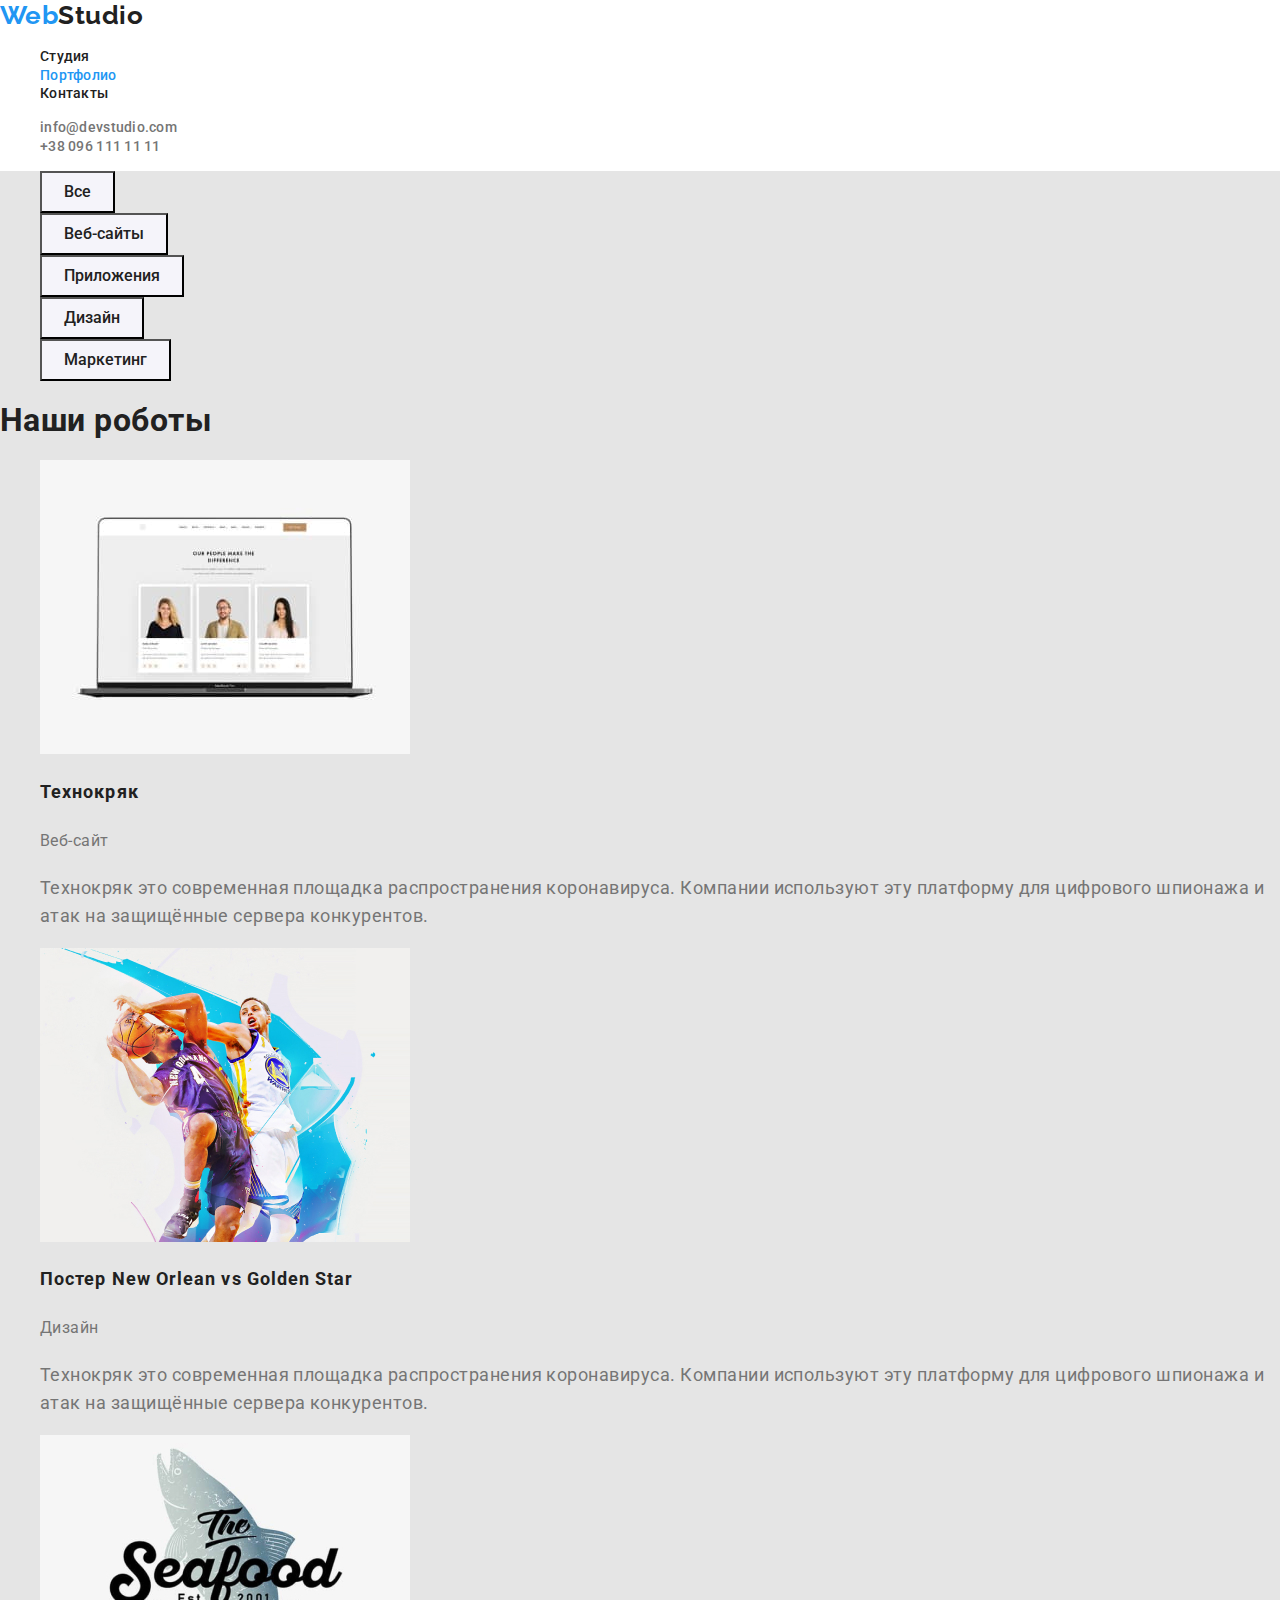
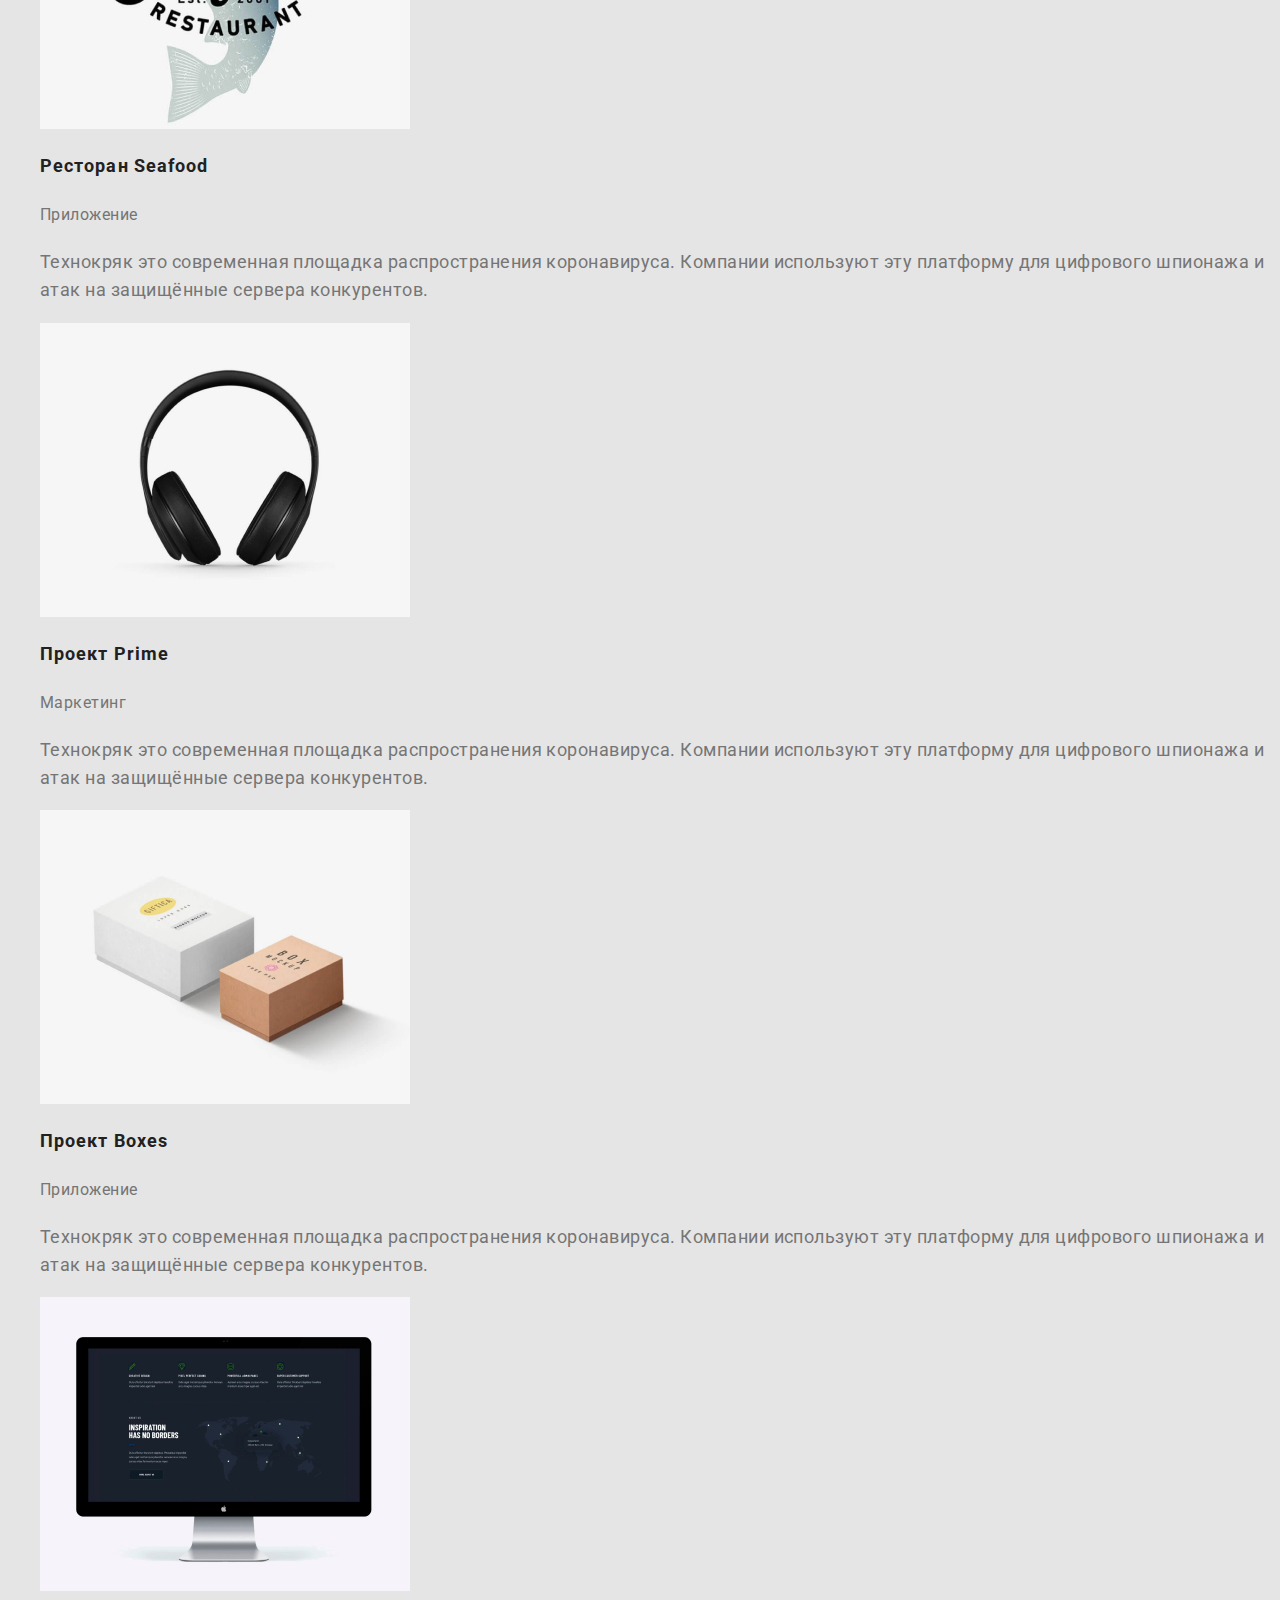
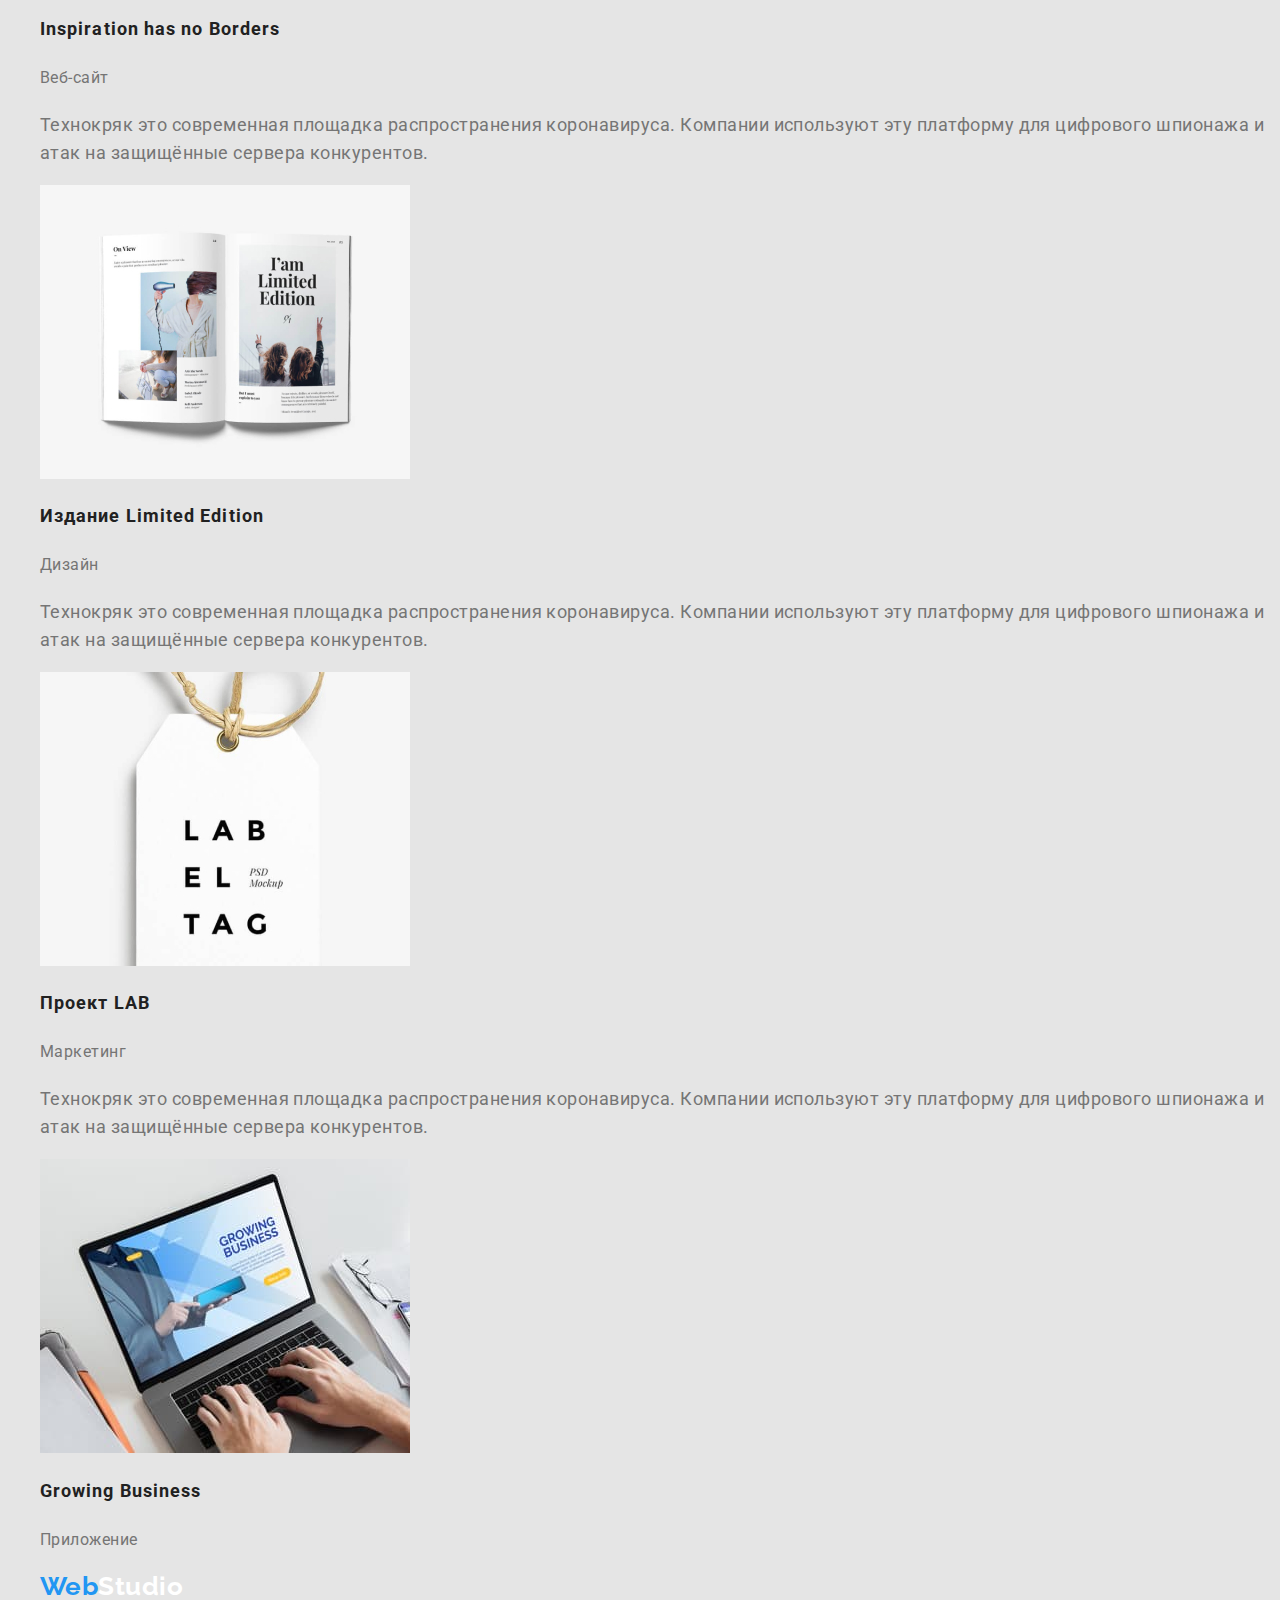
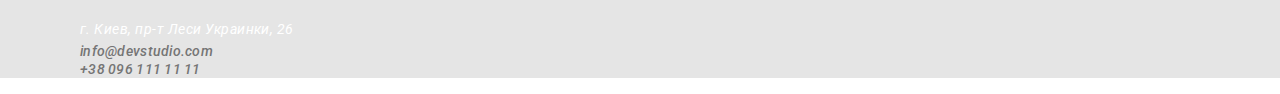
==== portfolio.html @ 897b5a13 "HW3 save" ====
<!DOCTYPE html>
<html lang="en">
<head>
    <meta charset="UTF-8">
    <meta http-equiv="X-UA-Compatible" content="IE=edge">
    <meta name="viewport" content="width=device-width, initial-scale=1.0">
    <title>portfolio</title>
    <link rel="preconnect" href="https://fonts.googleapis.com">
    <link rel="preconnect" href="https://fonts.gstatic.com" crossorigin>
    <link href="https://fonts.googleapis.com/css2?family=Raleway:wght@700&family=Roboto:wght@400;500;700;900&display=swap" rel="stylesheet">
    <link rel="stylesheet" href="https://cdnjs.cloudflare.com/ajax/libs/modern-normalize/1.1.0/modern-normalize.min.css">
    <link rel="stylesheet" href="./css/styles.css">

</head>
<body>

    <!-- шапка -->
    <header class="page-header">
        <nav>
            <a href="./index.html" class="logo">Web<span class="accent">Studio</span></a>
            <ul class="site-nav">
                <li><a href="./index.html" class="link">Студия</a></li>
                <li><a href="./portfolio.html" class="link current">Портфолио</a></li>
                <li><a href="" class="link">Контакты</a></li>
            </ul>
        </nav>
        <ul class="auth-nav">
            <li><a href="mail:info@devstudio.com" class="link">info@devstudio.com</a></li>
            <li><a href="nel:+380961111111" class="link">+38 096 111 11 11</a></li>
        </ul>
    </header>

    <!-- меню старницы -->
    <main>
        <div class="aspect">
            <div>
                <ul class="list">
                    <li class="element">
                        <button type="button" class="btn">Все</button>
                    </li>
                    <li class="element">
                        <button type="button" class="btn">Веб-сайты</button>
                    </li>
                    <li class="element">
                        <button type="button" class="btn">Приложения</button>
                    </li>
                    <li class="element">
                        <button type="button" class="btn">Дизайн</button>
                    </li>
                    <li class="element">
                        <button type="button" class="btn">Маркетинг</button>
                    </li>
                </ul>
            </div>
            <!-- основной контент -->
            <section>
                <h1>Наши роботы</h1>
                <ul class="container">
                    <li>
                        <a href="" class="block">
                            <img src="./imeges/img1.jpg" alt="img1" width="370">
                            <h2 class="product">Технокряк</h2>
                            <p class="project">Веб-сайт</p>
                            <p class="description">Технокряк это современная площадка распространения коронавируса. Компании используют эту платформу для цифрового шпионажа и атак на защищённые сервера конкурентов.</p>
                        </a>
                    </li>
                    <li>
                        <a href="" class="block">
                            <img src="./imeges/img2.jpg" alt="img2" width="370">
                            <h2 class="product">Постер New Orlean vs Golden Star</h2>
                            <p class="project">Дизайн</p>
                            <p class="description">Технокряк это современная площадка распространения коронавируса. Компании используют эту платформу для цифрового шпионажа и атак на защищённые сервера конкурентов.</p>
                        </a>
                    </li>
                    <li class="container">
                        <a href="" class="block">
                            <img src="./imeges/img3.jpg" alt="img3" width="370">
                            <h2 class="product">Ресторан Seafood</h2>
                            <p class="project">Приложение</p>
                            <p class="description">Технокряк это современная площадка распространения коронавируса. Компании используют эту платформу для цифрового шпионажа и атак на защищённые сервера конкурентов.</p>
                        </a>
                    </li>
                    <li>
                        <a href="" class="block">
                            <img src="./imeges/img4.jpg" alt="img4" width="370">
                            <h2 class="product">Проект Prime</h2>
                            <p class="project">Маркетинг</p>
                            <p class="description">Технокряк это современная площадка распространения коронавируса. Компании используют эту платформу для цифрового шпионажа и атак на защищённые сервера конкурентов.</p>
                        </a>
                    </li>
                    <li>
                        <a href="" class="block">
                            <img src="./imeges/img5.jpg" alt="img5" width="370">
                            <h2 class="product">Проект Boxes</h2>
                            <p class="project">Приложение</p>
                            <p class="description">Технокряк это современная площадка распространения коронавируса. Компании используют эту платформу для цифрового шпионажа и атак на защищённые сервера конкурентов.</p>
                        </a>
                    </li>
                    <li>
                        <a href="" class="block">
                            <img src="./imeges/img6.jpg" alt="img6" width="370">
                            <h2 class="product">Inspiration has no Borders</h2>
                            <p class="project">Веб-сайт</p>
                            <p class="description">Технокряк это современная площадка распространения коронавируса. Компании используют эту платформу для цифрового шпионажа и атак на защищённые сервера конкурентов.</p>
                        </a>
                    </li>
                    <li>
                        <a href="" class="block">
                            <img src="./imeges/img7.jpg" alt="img7" width="370">
                            <h2 class="product">Издание Limited Edition</h2>
                            <p class="project">Дизайн</p>
                            <p class="description">Технокряк это современная площадка распространения коронавируса. Компании используют эту платформу для цифрового шпионажа и атак на защищённые сервера конкурентов.</p>
                        </a>
                    </li>    
                    <li>
                        <a href="" class="block">
                            <img src="./imeges/img8.jpg" alt="img8" width="370">
                            <h2 class="product">Проект LAB</h2>
                            <p class="project">Маркетинг</p>
                            <p class="description">Технокряк это современная площадка распространения коронавируса. Компании используют эту платформу для цифрового шпионажа и атак на защищённые сервера конкурентов.</p>
                        </a>
                    </li>
                    <li>
                        <a href="" class="block">
                            <img src="./imeges/img9.jpg" alt="img9" width="370">
                            <h2 class="product">Growing Business</h2>
                            <p class="project">Приложение</p>
                            <p class="description>Технокряк это современная площадка распространения коронавируса. Компании используют эту платформу для цифрового шпионажа и атак на защищённые сервера конкурентов.</p>
                        </a>
                    </li>
                </ul>
            </section>
        </div>
    </main>

    <!-- подвал -->
    <footer>
        <div class="background-footer">
            <a href="./index.html" class="logo">Web<span class="accent-footer">Studio</span></a>
            <address>
                <div></div>
                    <ul class="auth-nav">
                        <li class="address">г. Киев, пр-т Леси Украинки, 26</li>
                        <li><a href="mail:info@devstudio.com" class="link">info@devstudio.com</a></li>
                        <li><a href="nel:+380961111111" class="link">+38 096 111 11 11</a></li>
                    </ul>
            </address>
        </div>
    </footer>

</body>
</html>
---- css/styles.css ----
/* главный заголовок color: #FFFFFF; */
/* цвет заголовка H2  color: #212121; */
/* цвет текста color: #757575; */
/* цвет акцента color: #2196F3; */
/* вторичный цвет фона background: #F5F4FA */
/* первичный цвет фона background: #FFFFFF; */

/* var - variables - переменная */
/* a, button - color: inherit; 
- наследуй цвет шрифта от родителя */
/* :hover, :focus - псевдокласы */

/* CSS-переменные */
:root {
    --primery-text-color:#212121;
    --title-text-color: #757575;
    --accent-color: #2196F3;
    --primery-white-color: #ffffff;
}

/* index.html */
/* body селектор, специфика - 1 */
body {
    font-family: 'Roboto', sans-serif;
    color: var(--title-text-color);
    
    letter-spacing: 0.03em;
}

/* шапка сайта */
/* .logo селектор класса, специфика - 10 */
.logo {
    font-family: 'Raleway', sans-serif;
    color: var(--accent-color);
    text-decoration: none;

    font-weight: 700;
    font-size: 26px;
    line-height: 1.2;
}

.page-header {
    background-color: var(--primery-white-color)
}

.accent {
    color: var(--primery-text-color);
    
    font-size: 26px;
}

.accent-footer {
    color: var(--primery-white-color);
}

/* убралт маркер у списка */
ul {
    list-style: none;
}
/* 
.site-nav a {
    color: #212121;
} */

/* .site-nav :hover {
    color: var(--accent-color);
} */

/* site-nav */
/* селектор класса, специфика - 20 */
.site-nav .link {
    color: var(--primery-text-color);
    /* убрали нижнее подчеркивание */
    text-decoration: none;

    font-weight: 500;
    font-size: 14px;
    line-height: 1.14;
    letter-spacing: 0.02em;
}
/* селектор класса, специфика - 30 */
/* :hover - эфект при навидени шыши */
/* :focus - эфект фокусировки, 
когда нажал и держишь или ТАБ */
.site-nav .link:hover,
.site-nav .link:focus {
    color: var(--accent-color);
}

.site-nav .link.current {
    color: var(--accent-color);
}


/* auth-nav */

.auth-nav .link {
    color: var(--title-text-color);
    text-decoration: none;

    font-weight: 500;
    font-size: 14px;
    line-height: 1.14;
    letter-spacing: 0.02em;
}

.auth-nav .link:hover,
.auth-nav .link:focus {
    color: #2196F3;
}

/* первая секция hero */

.hero-title {
    color: #ffffff;
    font-size: 44px;
}

.background-hero {
   background-color: #2F303A;

    font-weight: 900;
    font-size: 44px;
    line-height: 1.36;
    text-align: center;
    letter-spacing: 0.06em;
    text-transform: uppercase;
}

.background-footer {
    background-color: #2F303A;
}

/* наши возможности */

.appearance {
    background-color: #E5E5E5;
}

/* наша команда */

.backdrop {
    background-color: #F5F4FA;
}

/* чем мы занимаемся */

.section-title {
    color: var(--primery-text-color);

    font-weight: 700;
    font-size: 36px;
    line-height: 1.16;
    text-align: center;
}

.feature-list .title {
    color: var(--primery-text-color);
}


/* button */

.hero .button {
    color: var(--primery-white-color);
    background-color: var(--accent-color);
    cursor: pointer;

    font-family: 'Roboto', sans-serif;
    font-weight: 700;
    font-size: 16px;
    line-height: 1.87;
    text-align: center;
    letter-spacing: 0.06em;
    padding: 10px 32px;
}

/* наши возможности */

.title {
    font-weight: 700;
    font-size: 14px;
    line-height: 1.14;
    letter-spacing: 0.03em;
    text-transform: uppercase;
}

.text {
    font-weight: 400;
    font-size: 14px;
    line-height: 1.7;
}

.section-title {
    font-weight: 700;
    font-size: 36px;
    line-height: 1.16;
    text-align: center;
}

.name {
    color: var(--primery-text-color);
    
    font-weight: 500;
    font-size: 16px;
    line-height: 1.8;
}

.profession {
    color: var(--title-text-color);

    font-size: 16px;
    line-height: 1.8;
}

/* .auth-nav .address {
} */

.auth-nav .contacts-link {
    color: rgba(255, 255, 255, 0.6);
    text-decoration: none;

    font-size: 14px;
    line-height: 1.7;
}

.auth-nav .contacts-link:hover,
.auth-nav .contacts-link:focus {
    color: var(--accent-color);
}

/* portfolio.html */

body {
    font-family: 'Roboto', sans-serif;
    color: Var(--primery-text-color); 
    letter-spacing: 0.03em;
}

/* шапка */

.page-header{
    background-color: var(--primery-white-color);
}

/* меню старницы */

.aspect {
    background-color: #E5E5E5;
}

.title {
    color: var(--primery-text-color);
    font-size: 18px;
}

.btn {
    font-family: 'Roboto', sans-serif;
    color: var(--primery-text-color);
    background-color: #F5F4FA;
    cursor: pointer;

    font-weight: 500;
    font-size: 16px;
    line-height: 1.62;
    padding: 6px 22px;
}

.element .btn:hover,
.element .btn:focus {
    color: var(--primery-white-color);
    background-color: var(--accent-color);
}

/* основной контент */

.block {
    text-decoration: none;
}

.container h2 {
    color: var(--primery-text-color);

}

.container p {
    color: var(--title-text-color);
}

.product {
    font-weight: 700;
    font-size: 18px;
    line-height: 2.0;
    letter-spacing: 0.06em;
}

.project {
    font-weight: 400;
    font-size: 16px;
    line-height: 1.87;
}

.description {
    font-weight: 400;
    font-size: 18px;
    line-height: 1.56;
}

.address {
    color: var(--primery-white-color);

    font-size: 14px;
    line-height: 1.7;
}

.link {
    color: rgba(255, 255, 255, 0.6);
    font-size: 14px;
}
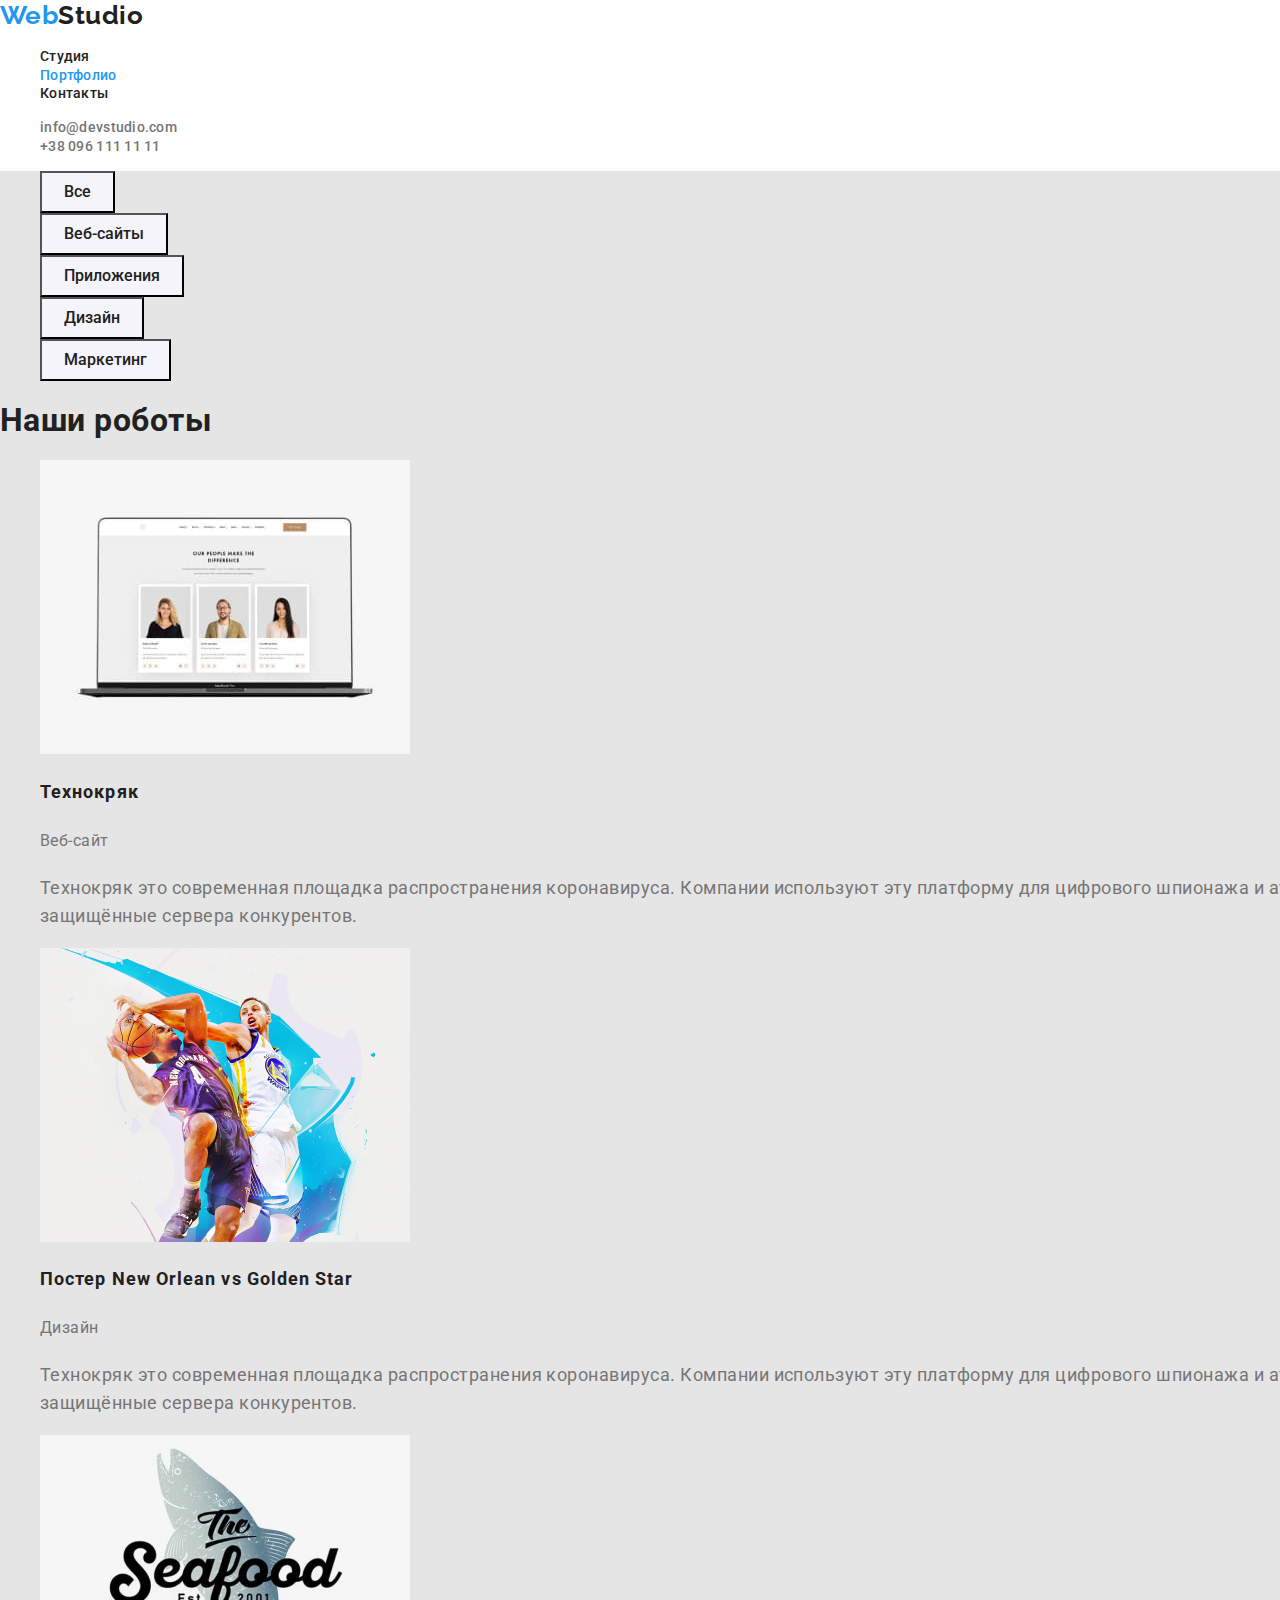
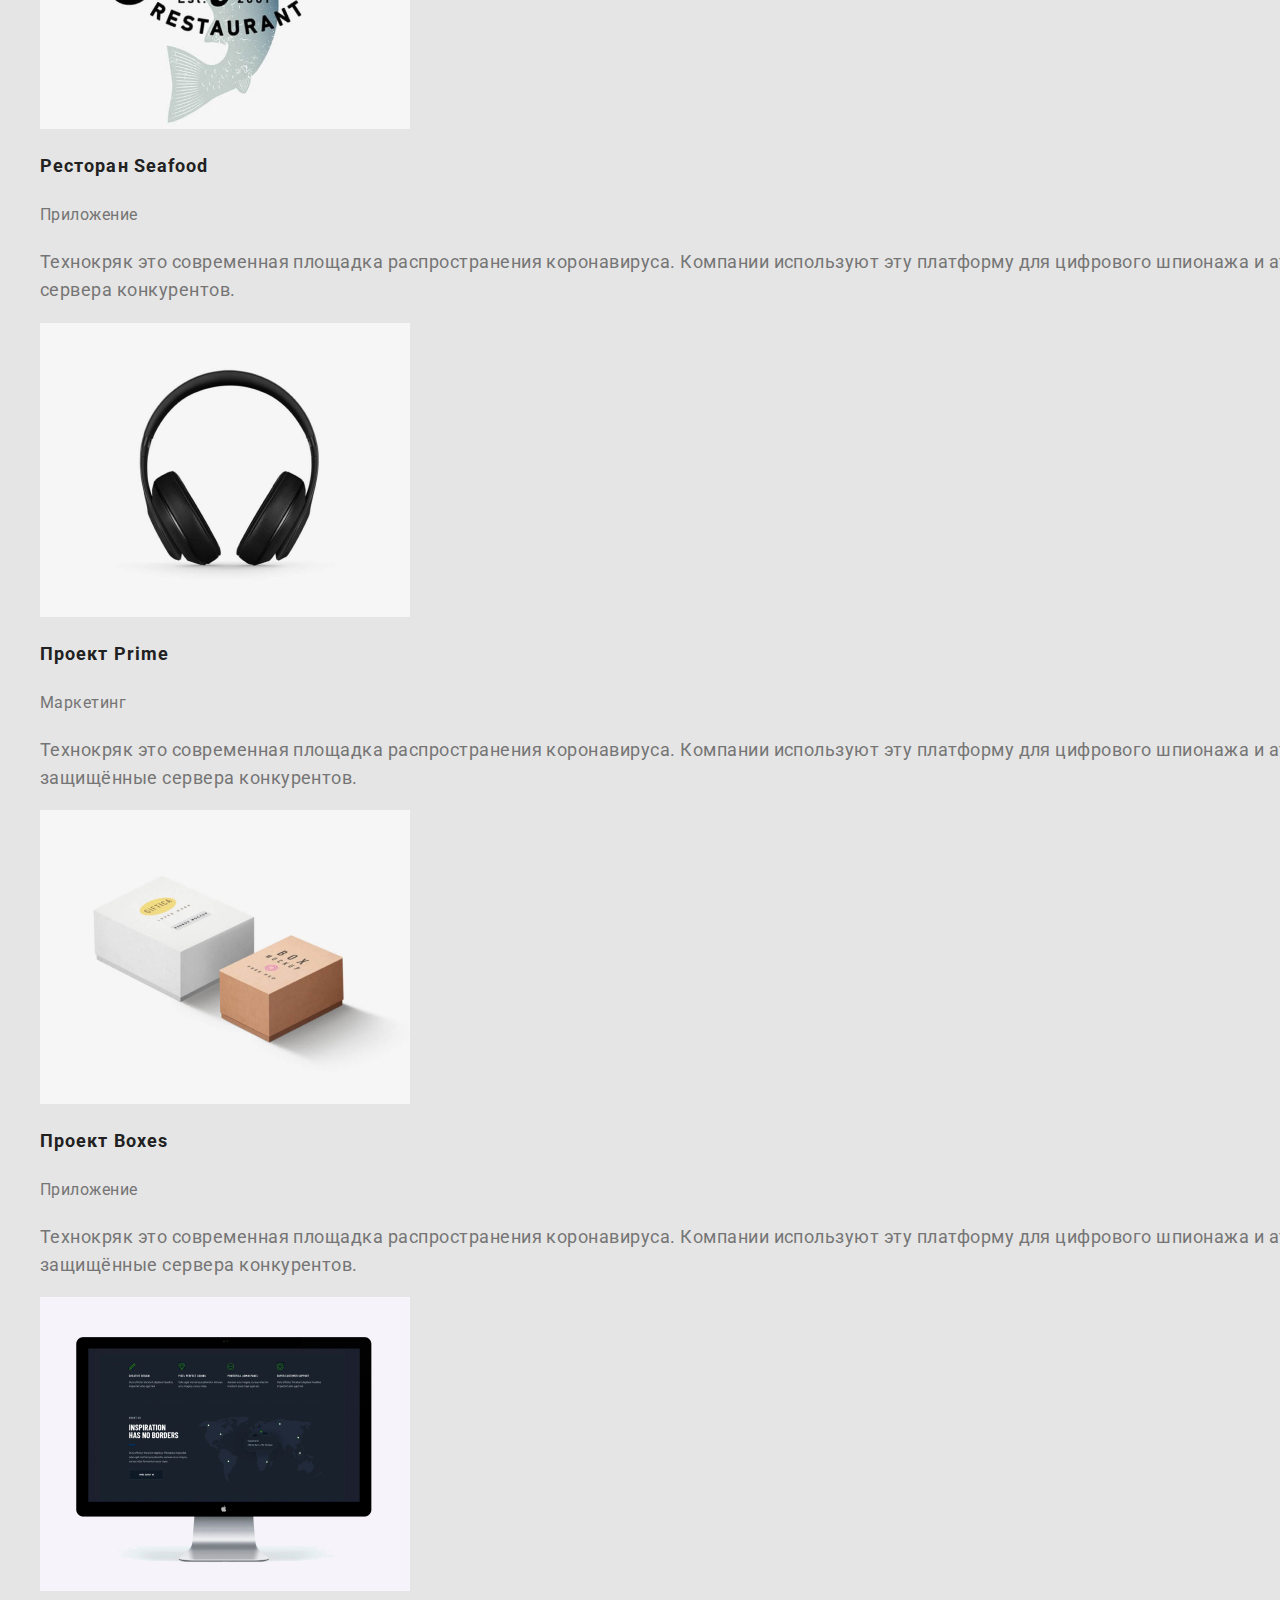
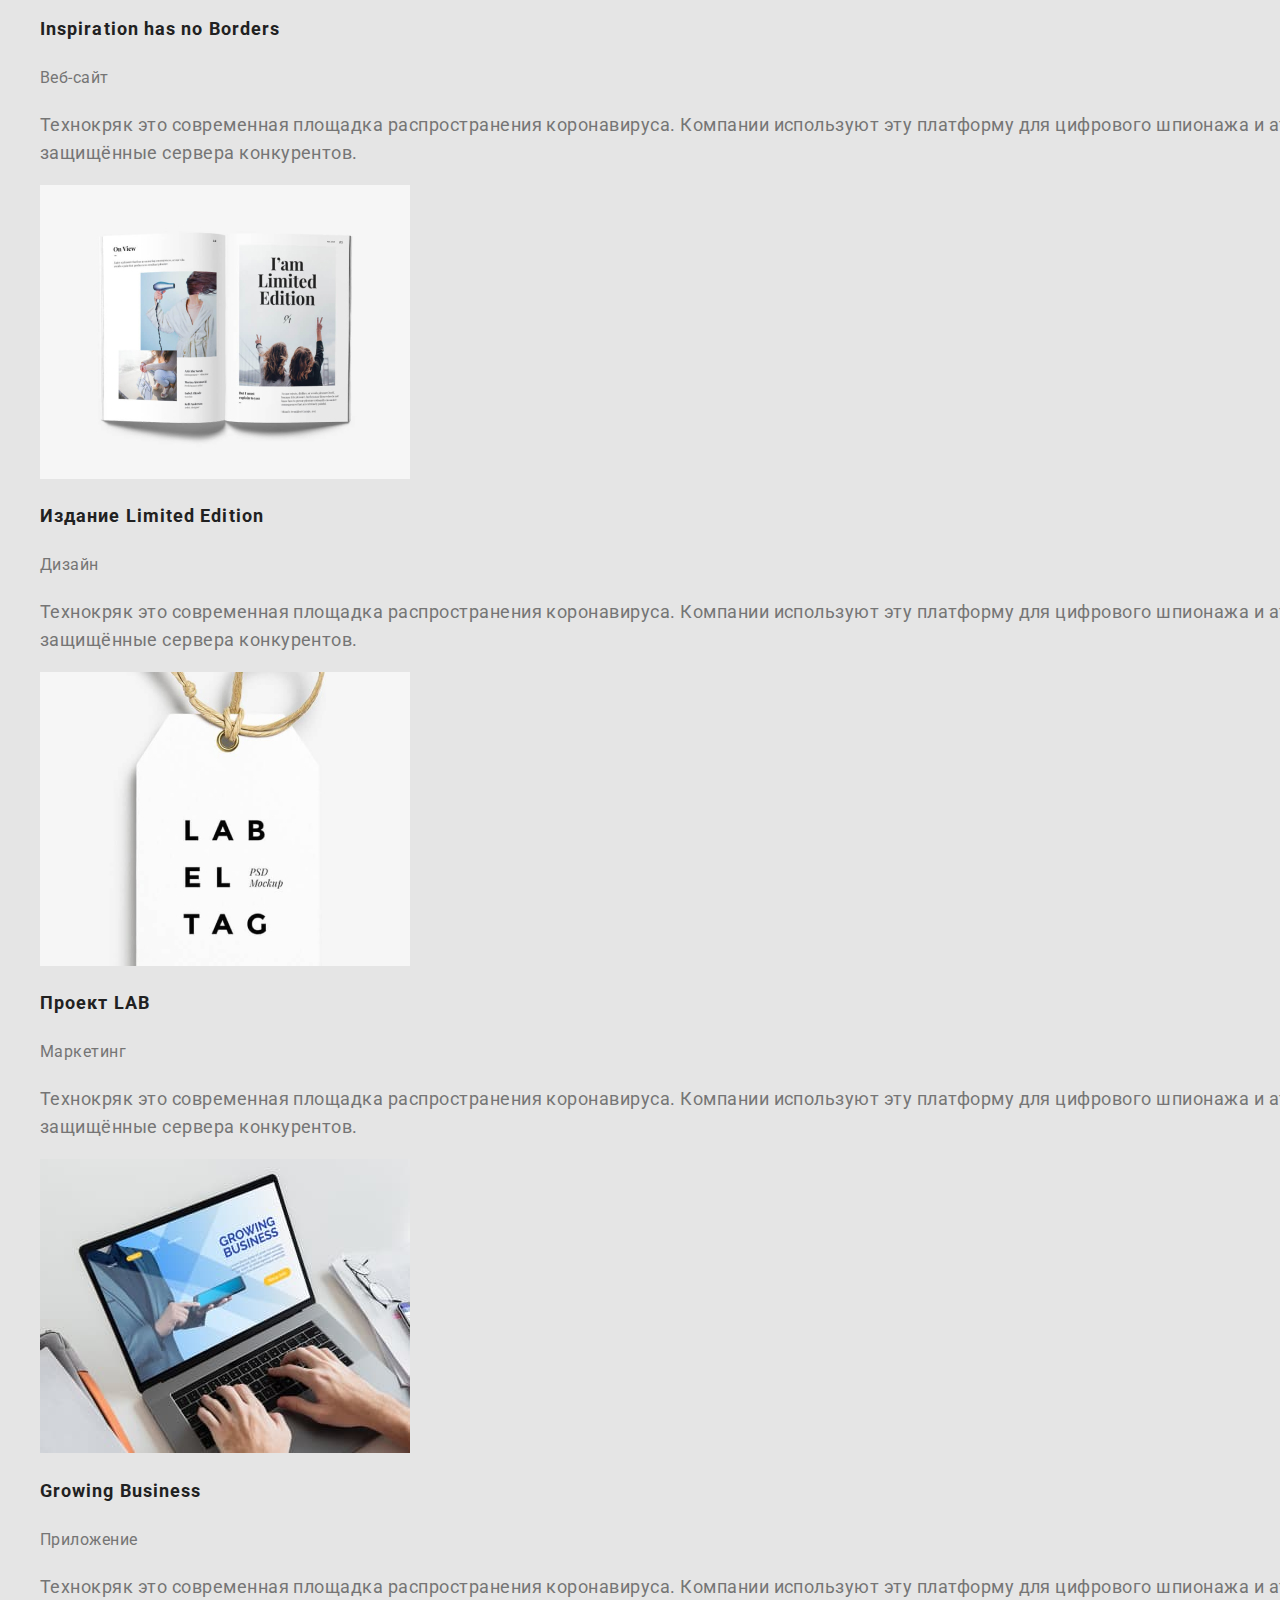
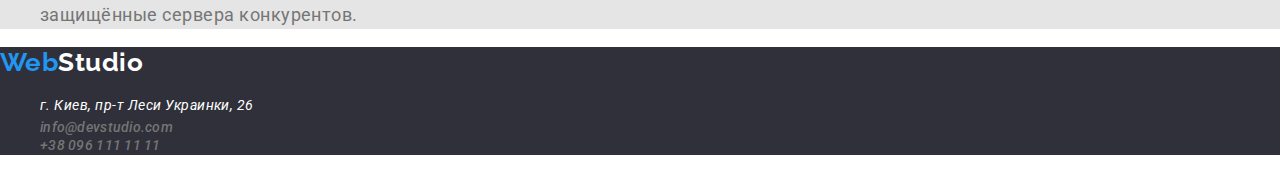
==== commit 692efb29: "HW3" ====
--- a/portfolio.html
+++ b/portfolio.html
@@ -9,22 +9,22 @@
     <link rel="preconnect" href="https://fonts.gstatic.com" crossorigin>
     <link href="https://fonts.googleapis.com/css2?family=Raleway:wght@700&family=Roboto:wght@400;500;700;900&display=swap" rel="stylesheet">
     <link rel="stylesheet" href="https://cdnjs.cloudflare.com/ajax/libs/modern-normalize/1.1.0/modern-normalize.min.css">
-    <link rel="stylesheet" href="./css/styles.css">
+    <link rel="stylesheet" href="./css/portfolio.css">
 
 </head>
 <body>
 
     <!-- шапка -->
-    <header class="page-header">
-        <nav>
+    <header class="header-portfolio">
+        <nav class="container">
             <a href="./index.html" class="logo">Web<span class="accent">Studio</span></a>
-            <ul class="site-nav">
+            <ul class="sitenav-portfolio">
                 <li><a href="./index.html" class="link">Студия</a></li>
                 <li><a href="./portfolio.html" class="link current">Портфолио</a></li>
                 <li><a href="" class="link">Контакты</a></li>
             </ul>
         </nav>
-        <ul class="auth-nav">
+        <ul class="authnav-portfolio">
             <li><a href="mail:info@devstudio.com" class="link">info@devstudio.com</a></li>
             <li><a href="nel:+380961111111" class="link">+38 096 111 11 11</a></li>
         </ul>
@@ -125,7 +125,7 @@
                             <img src="./imeges/img9.jpg" alt="img9" width="370">
                             <h2 class="product">Growing Business</h2>
                             <p class="project">Приложение</p>
-                            <p class="description>Технокряк это современная площадка распространения коронавируса. Компании используют эту платформу для цифрового шпионажа и атак на защищённые сервера конкурентов.</p>
+                            <p class="description">Технокряк это современная площадка распространения коронавируса. Компании используют эту платформу для цифрового шпионажа и атак на защищённые сервера конкурентов.</p>
                         </a>
                     </li>
                 </ul>
@@ -135,11 +135,11 @@
 
     <!-- подвал -->
     <footer>
-        <div class="background-footer">
+        <div class="bf-portfolio">
             <a href="./index.html" class="logo">Web<span class="accent-footer">Studio</span></a>
             <address>
                 <div></div>
-                    <ul class="auth-nav">
+                    <ul class="authnav-portfolio">
                         <li class="address">г. Киев, пр-т Леси Украинки, 26</li>
                         <li><a href="mail:info@devstudio.com" class="link">info@devstudio.com</a></li>
                         <li><a href="nel:+380961111111" class="link">+38 096 111 11 11</a></li>
--- a/css/portfolio.css
+++ b/css/portfolio.css
@@ -0,0 +1,199 @@
+
+/* главный заголовок color: #FFFFFF; */
+/* цвет заголовка H2  color: #212121; */
+/* цвет текста color: #757575; */
+/* цвет акцента color: #2196F3; */
+/* вторичный цвет фона background: #F5F4FA */
+/* первичный цвет фона background: #FFFFFF; */
+
+/* var - variables - переменная */
+/* a, button - color: inherit; 
+- наследуй цвет шрифта от родителя */
+/* :hover, :focus - псевдокласы */
+
+/* CSS-переменные */
+:root {
+    --primery-text-color:#212121;
+    --title-text-color: #757575;
+    --accent-color: #2196F3;
+    --primery-white-color: #ffffff;
+}
+
+body {
+    font-family: 'Roboto', sans-serif;
+    color: Var(--primery-text-color); 
+    letter-spacing: 0.03em;
+}
+
+/* шапка */
+
+.header-portfolio{
+    background-color: var(--primery-white-color);
+}
+
+.container {
+    margin-left: auto;
+    margin-right: auto;
+    width: 1440px;
+    /* outline: 2px solid tomato; */
+}
+
+.logo {
+    font-family: 'Raleway', sans-serif;
+    color: var(--accent-color);
+    text-decoration: none;
+
+    font-weight: 700;
+    font-size: 26px;
+    line-height: 1.2;
+}
+
+.accent {
+    color: var(--primery-text-color);
+    
+    font-size: 26px;
+}
+
+/* убралт маркер у списка */
+ul {
+    list-style: none;
+}
+
+/* sitenav-portfolio */
+
+.sitenav-portfolio .link {
+    color: var(--primery-text-color);
+    /* убрали нижнее подчеркивание */
+    text-decoration: none;
+
+    font-weight: 500;
+    font-size: 14px;
+    line-height: 1.14;
+    letter-spacing: 0.02em;
+}
+
+/* селектор класса, специфика - 30 */
+/* :hover - эфект при навидени mыши */
+/* :focus - эфект фокусировки, 
+когда нажал и держишь или ТАБ */
+.sitenav-portfolio .link:hover,
+.sitenav-portfolio .link:focus {
+    color: var(--accent-color);
+}
+
+.sitenav-portfolio .link.current {
+    color: var(--accent-color);
+}
+
+/* authnav-portfolio */
+
+.authnav-portfolio .link {
+    color: var(--title-text-color);
+    text-decoration: none;
+
+    font-weight: 500;
+    font-size: 14px;
+    line-height: 1.14;
+    letter-spacing: 0.02em;
+}
+
+.authnav-portfolio .link:hover,
+.authnav-portfolio .link:focus {
+    color: #2196F3;
+}
+
+/* меню старницы */
+
+.aspect {
+    background-color: #E5E5E5;
+}
+
+.title {
+    color: var(--primery-text-color);
+    font-size: 18px;
+}
+
+.btn {
+    font-family: 'Roboto', sans-serif;
+    color: var(--primery-text-color);
+    background-color: #F5F4FA;
+    cursor: pointer;
+
+    font-weight: 500;
+    font-size: 16px;
+    line-height: 1.62;
+    padding: 6px 22px;
+}
+
+.element .btn:hover,
+.element .btn:focus {
+    color: var(--primery-white-color);
+    background-color: var(--accent-color);
+}
+
+/* основной контент */
+
+.block {
+    text-decoration: none;
+}
+
+.container h2 {
+    color: var(--primery-text-color);
+
+}
+
+.container p {
+    color: var(--title-text-color);
+}
+
+.product {
+    font-weight: 700;
+    font-size: 18px;
+    line-height: 2.0;
+    letter-spacing: 0.06em;
+}
+
+.project {
+    font-weight: 400;
+    font-size: 16px;
+    line-height: 1.87;
+}
+
+.description {
+    font-weight: 400;
+    font-size: 18px;
+    line-height: 1.56;
+}
+
+.bf-portfolio {
+    background-color: #2F303A;
+}
+
+.accent-footer {
+    color: var(--primery-white-color);
+}
+
+.authnav-portfolio .contacts-link {
+    color: rgba(255, 255, 255, 0.6);
+    text-decoration: none;
+
+    font-size: 14px;
+    line-height: 1.7;
+}
+
+.authnav-portfolio .contacts-link:hover,
+.authnav-portfolio .contacts-link:focus {
+    color: var(--accent-color);
+}
+
+.address {
+    color: var(--primery-white-color);
+
+    font-size: 14px;
+    line-height: 1.7;
+}
+
+.link {
+    color: rgba(255, 255, 255, 0.6);
+    font-size: 14px;
+}
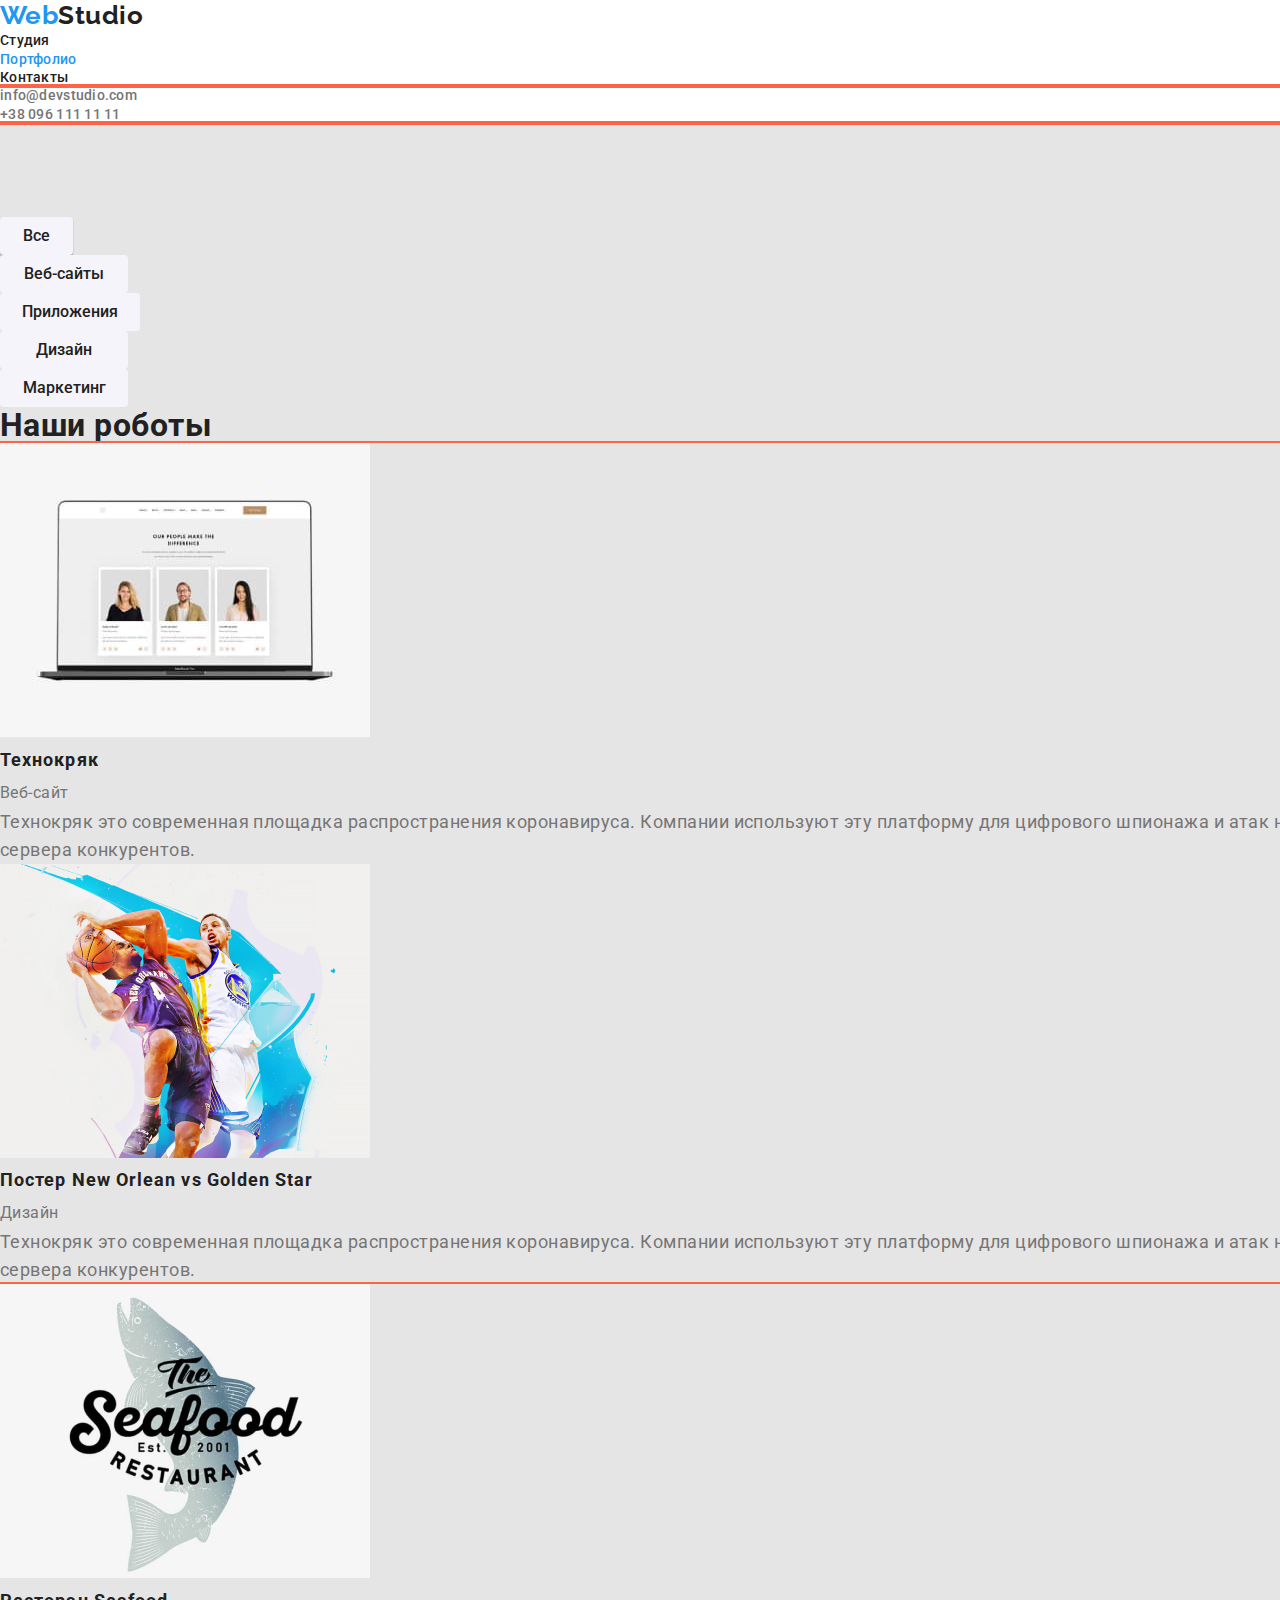
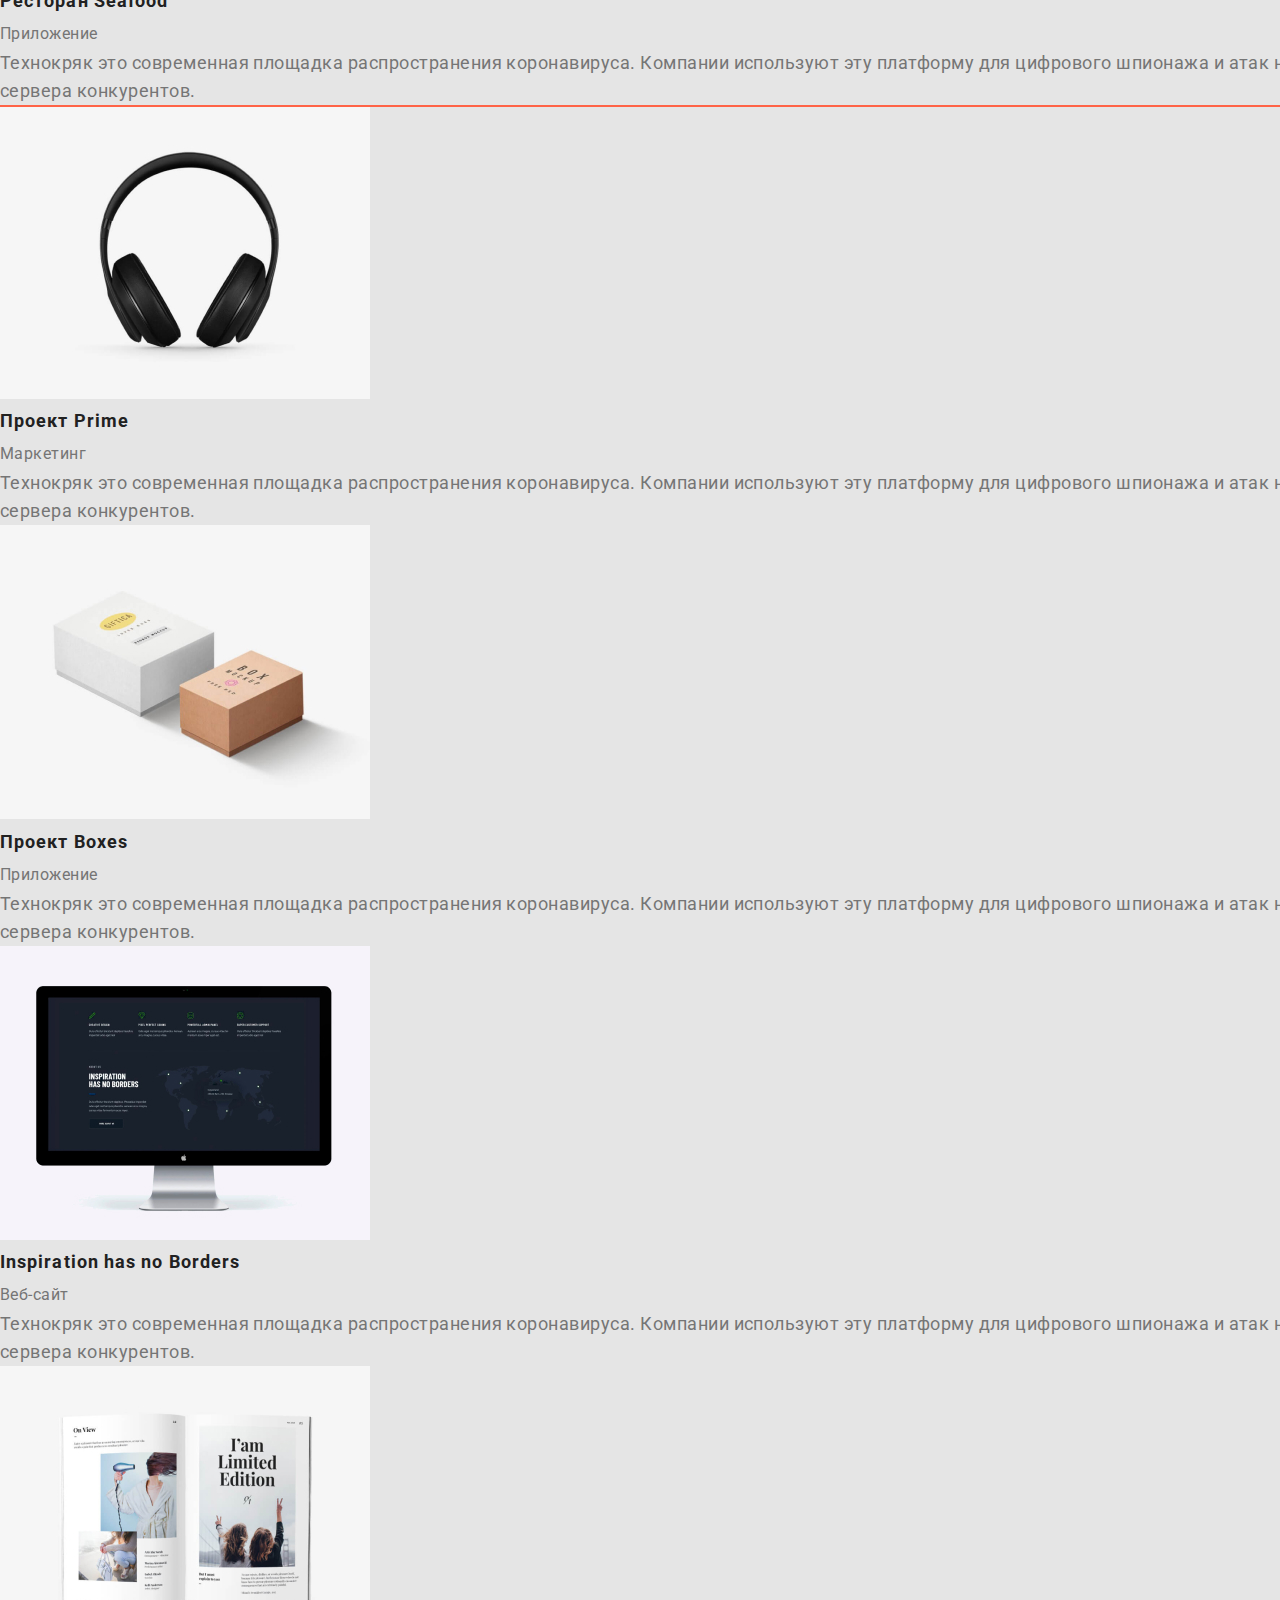
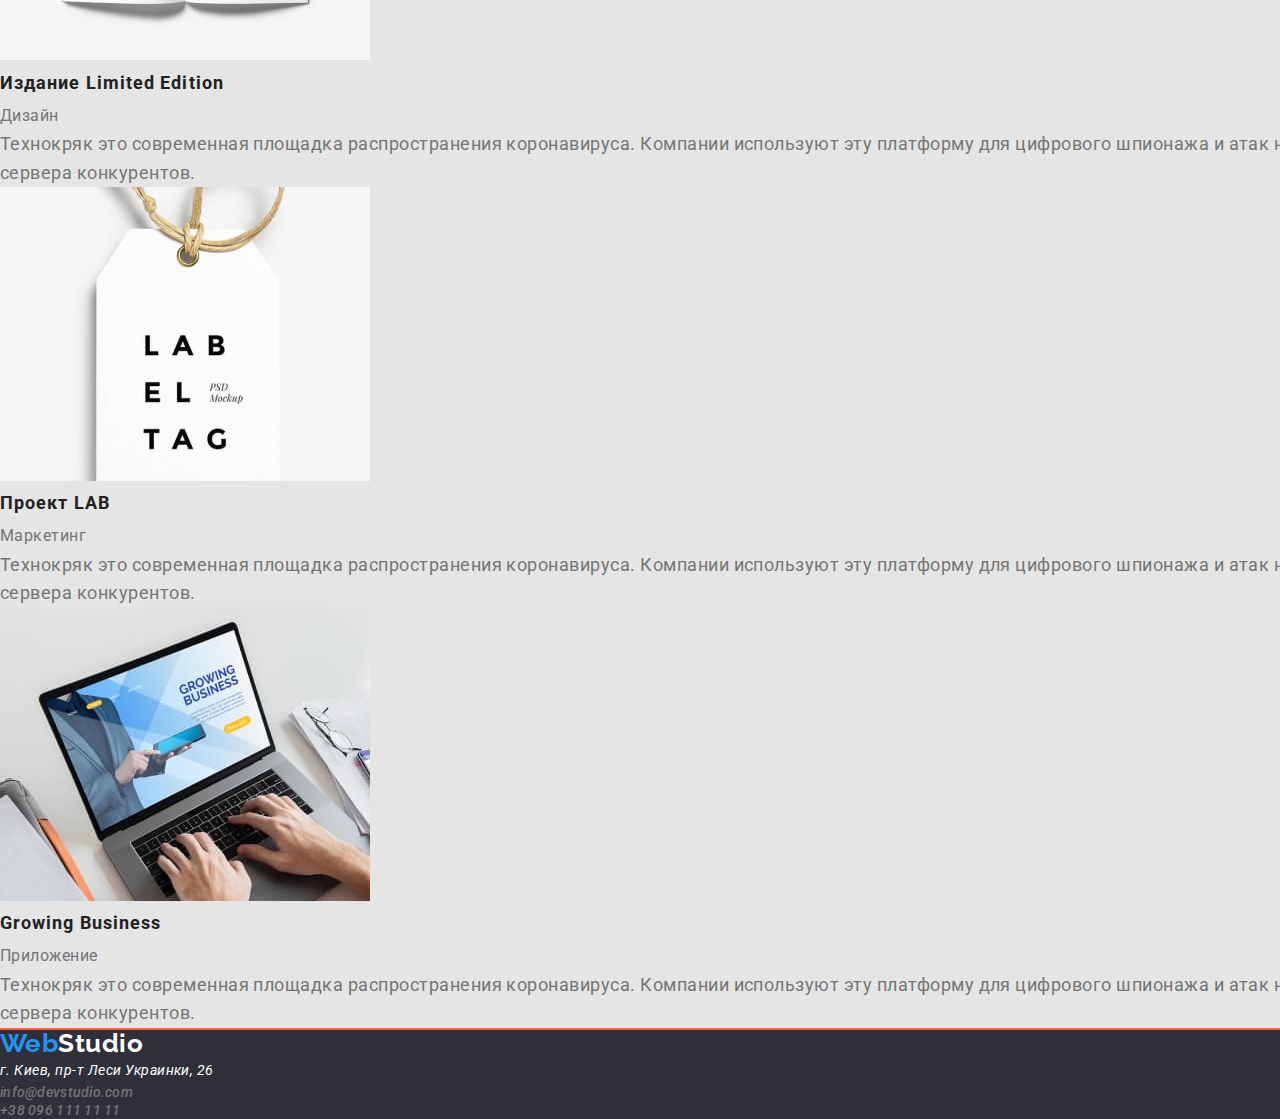
==== commit bdf8df13: "HW3" ====
--- a/portfolio.html
+++ b/portfolio.html
@@ -24,31 +24,33 @@
                 <li><a href="" class="link">Контакты</a></li>
             </ul>
         </nav>
-        <ul class="authnav-portfolio">
-            <li><a href="mail:info@devstudio.com" class="link">info@devstudio.com</a></li>
-            <li><a href="nel:+380961111111" class="link">+38 096 111 11 11</a></li>
-        </ul>
+        <div class="container">
+            <ul class="authnav-portfolio">
+                <li><a href="mail:info@devstudio.com" class="link">info@devstudio.com</a></li>
+                <li><a href="nel:+380961111111" class="link">+38 096 111 11 11</a></li>
+            </ul>
+        </div>
     </header>
 
     <!-- меню старницы -->
     <main>
-        <div class="aspect">
+        <div class="aspect container">
             <div>
                 <ul class="list">
                     <li class="element">
-                        <button type="button" class="btn">Все</button>
+                        <button type="button" class="btn-primary">Все</button>
                     </li>
                     <li class="element">
-                        <button type="button" class="btn">Веб-сайты</button>
+                        <button type="button" class="btn-secondary">Веб-сайты</button>
                     </li>
                     <li class="element">
-                        <button type="button" class="btn">Приложения</button>
+                        <button type="button" class="btn-secondary">Приложения</button>
                     </li>
                     <li class="element">
-                        <button type="button" class="btn">Дизайн</button>
+                        <button type="button" class="btn-secondary">Дизайн</button>
                     </li>
                     <li class="element">
-                        <button type="button" class="btn">Маркетинг</button>
+                        <button type="button" class="btn-secondary">Маркетинг</button>
                     </li>
                 </ul>
             </div>
--- a/css/portfolio.css
+++ b/css/portfolio.css
@@ -17,6 +17,7 @@
     --title-text-color: #757575;
     --accent-color: #2196F3;
     --primery-white-color: #ffffff;
+    --section-command-bc: #F5F4FA;
 }
 
 body {
@@ -25,17 +26,24 @@
     letter-spacing: 0.03em;
 }
 
-/* шапка */
+/* шапка сайта */
 
 .header-portfolio{
     background-color: var(--primery-white-color);
+}
+
+ul {
+    margin: 0;
+    padding: 0;
+    list-style: none;
+    /* убралт маркер у списка */
 }
 
 .container {
     margin-left: auto;
     margin-right: auto;
     width: 1440px;
-    /* outline: 2px solid tomato; */
+    outline: 2px solid tomato;
 }
 
 .logo {
@@ -48,16 +56,6 @@
     line-height: 1.2;
 }
 
-.accent {
-    color: var(--primery-text-color);
-    
-    font-size: 26px;
-}
-
-/* убралт маркер у списка */
-ul {
-    list-style: none;
-}
 
 /* sitenav-portfolio */
 
@@ -102,6 +100,18 @@
     color: #2196F3;
 }
 
+
+.accent {
+    color: var(--primery-text-color);
+    
+    font-size: 26px;
+}
+
+.list {
+    padding-top: 94px;
+}
+
+
 /* меню старницы */
 
 .aspect {
@@ -116,13 +126,59 @@
 .btn {
     font-family: 'Roboto', sans-serif;
     color: var(--primery-text-color);
-    background-color: #F5F4FA;
+    background-color: var(--section-command-bc);
     cursor: pointer;
+    display: inline-block;
 
     font-weight: 500;
     font-size: 16px;
     line-height: 1.62;
     padding: 6px 22px;
+}
+
+.btn-primary {
+    color: var(--primery-text-color);
+    background-color: var(--section-command-bc);
+    box-shadow: 0px 3px 1px rgba(0, 0, 0, 0.1), 0px 1px 2px rgba(0, 0, 0, 0.08), 0px 2px 2px rgba(0, 0, 0, 0.12);
+
+    min-width: 73px;
+    border: 0 solid transparent;
+    padding: 6px 22px;
+    border-radius: 4px;
+
+    font-weight: 500;
+    font-size: 16px;
+    line-height: 1.62;
+    padding: 6px 22px;
+    text-align: center;
+}
+
+.btn-primary:hover,
+.btn-primary:focus {
+    color: var(--primery-white-color);
+    background-color: var(--accent-color);
+}
+
+.btn-secondary {
+    color: var(--primery-text-color);
+    background-color: var(--section-command-bc);
+
+    min-width: 128px;
+    border: 0 solid transparent;
+    padding: 6px 22px;
+    border-radius: 4px;
+
+    font-weight: 500;
+    font-size: 16px;
+    line-height: 1.62;
+    padding: 6px 22px;
+    text-align: center;
+}
+
+.btn-secondary:hover,
+.btn-secondary:focus {
+    color: var(--primery-white-color);
+    background-color: var(--accent-color);
 }
 
 .element .btn:hover,
@@ -132,6 +188,13 @@
 }
 
 /* основной контент */
+
+h1,
+h2,
+p {
+    margin: 0;
+    padding: 0;
+}
 
 .block {
     text-decoration: none;
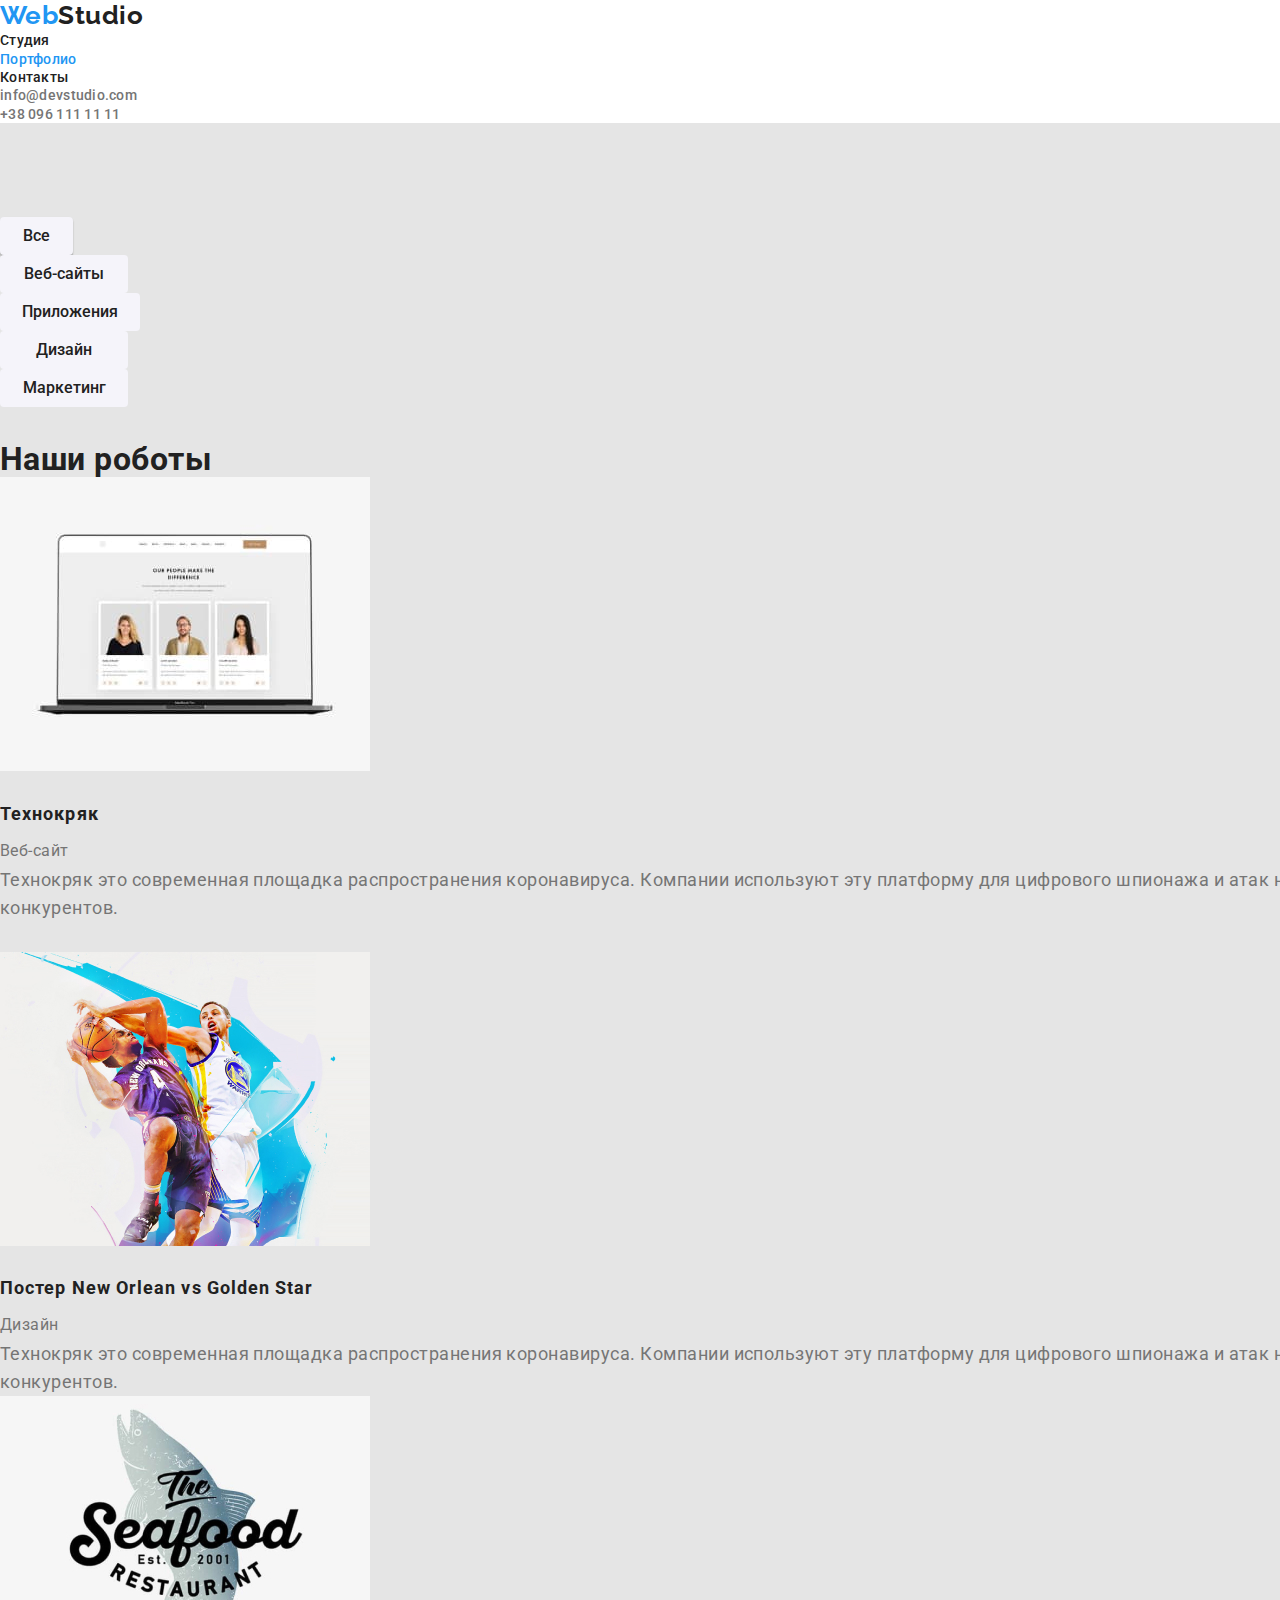
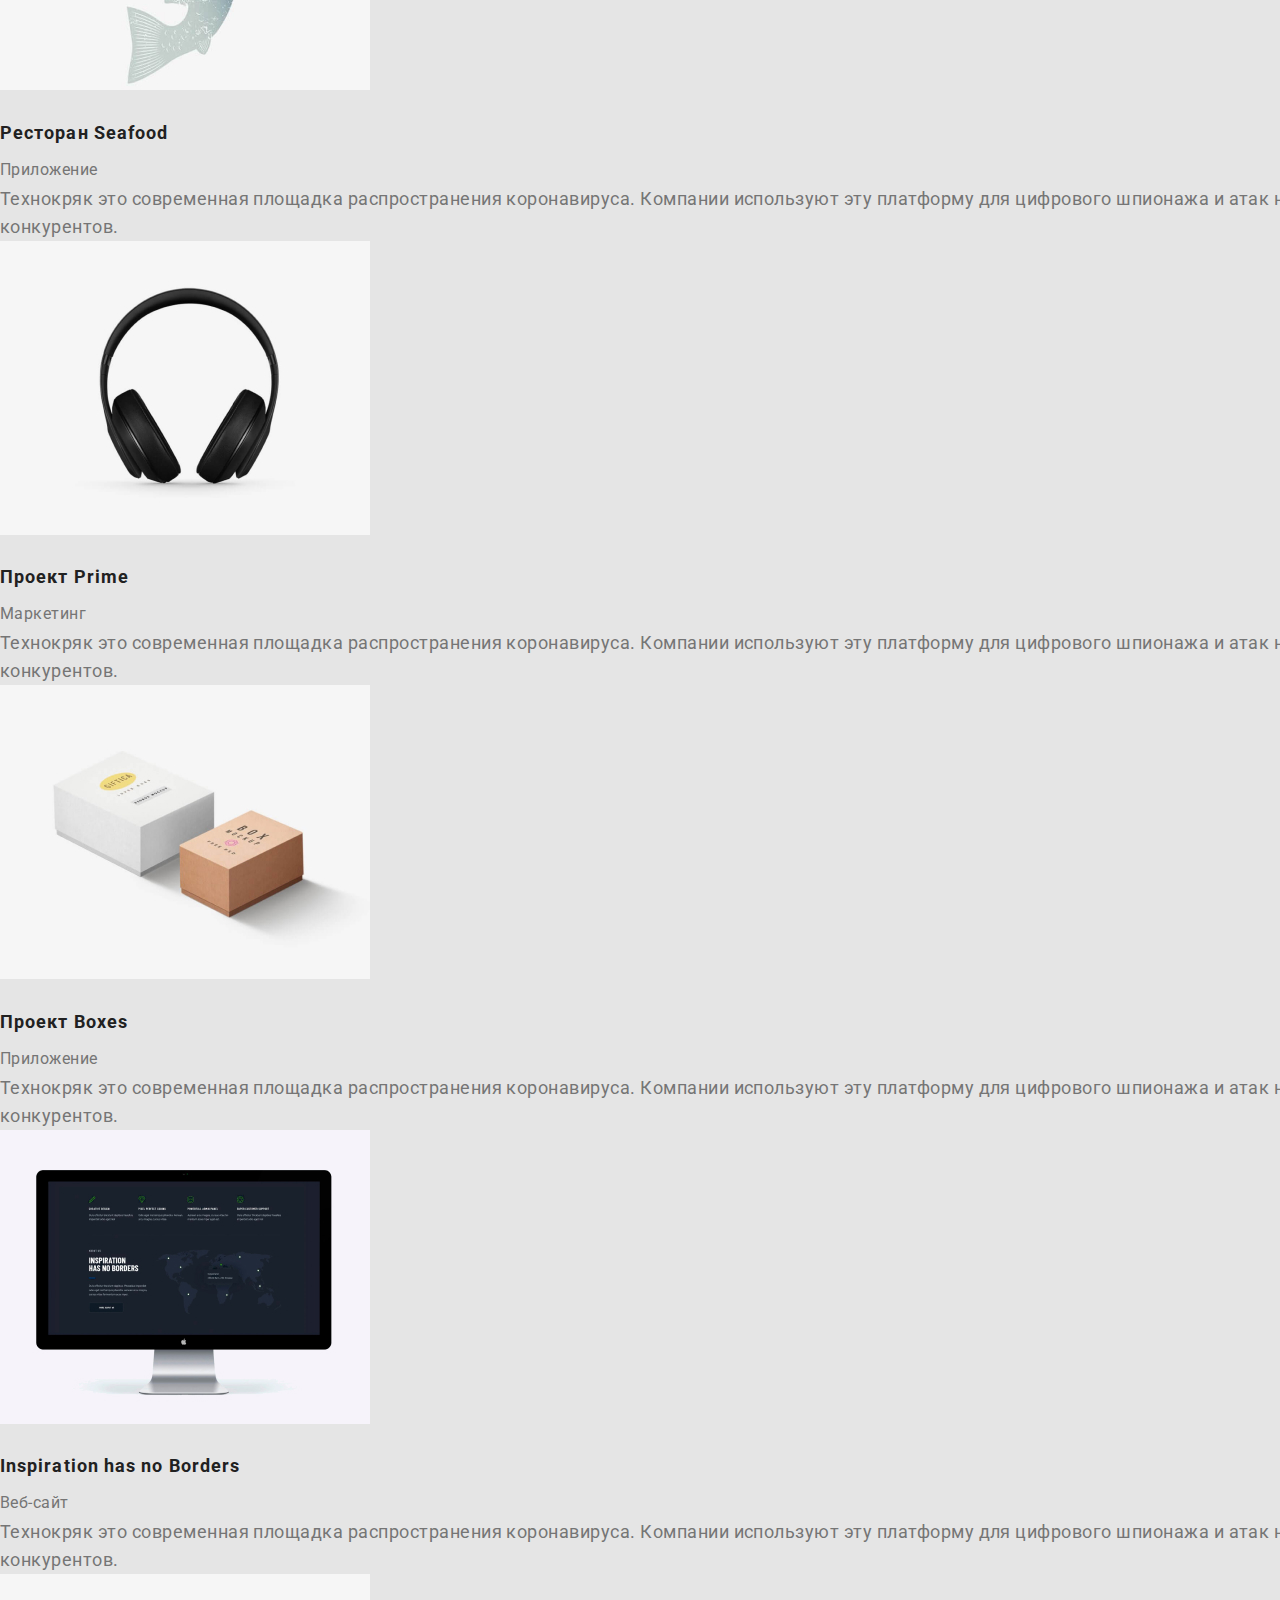
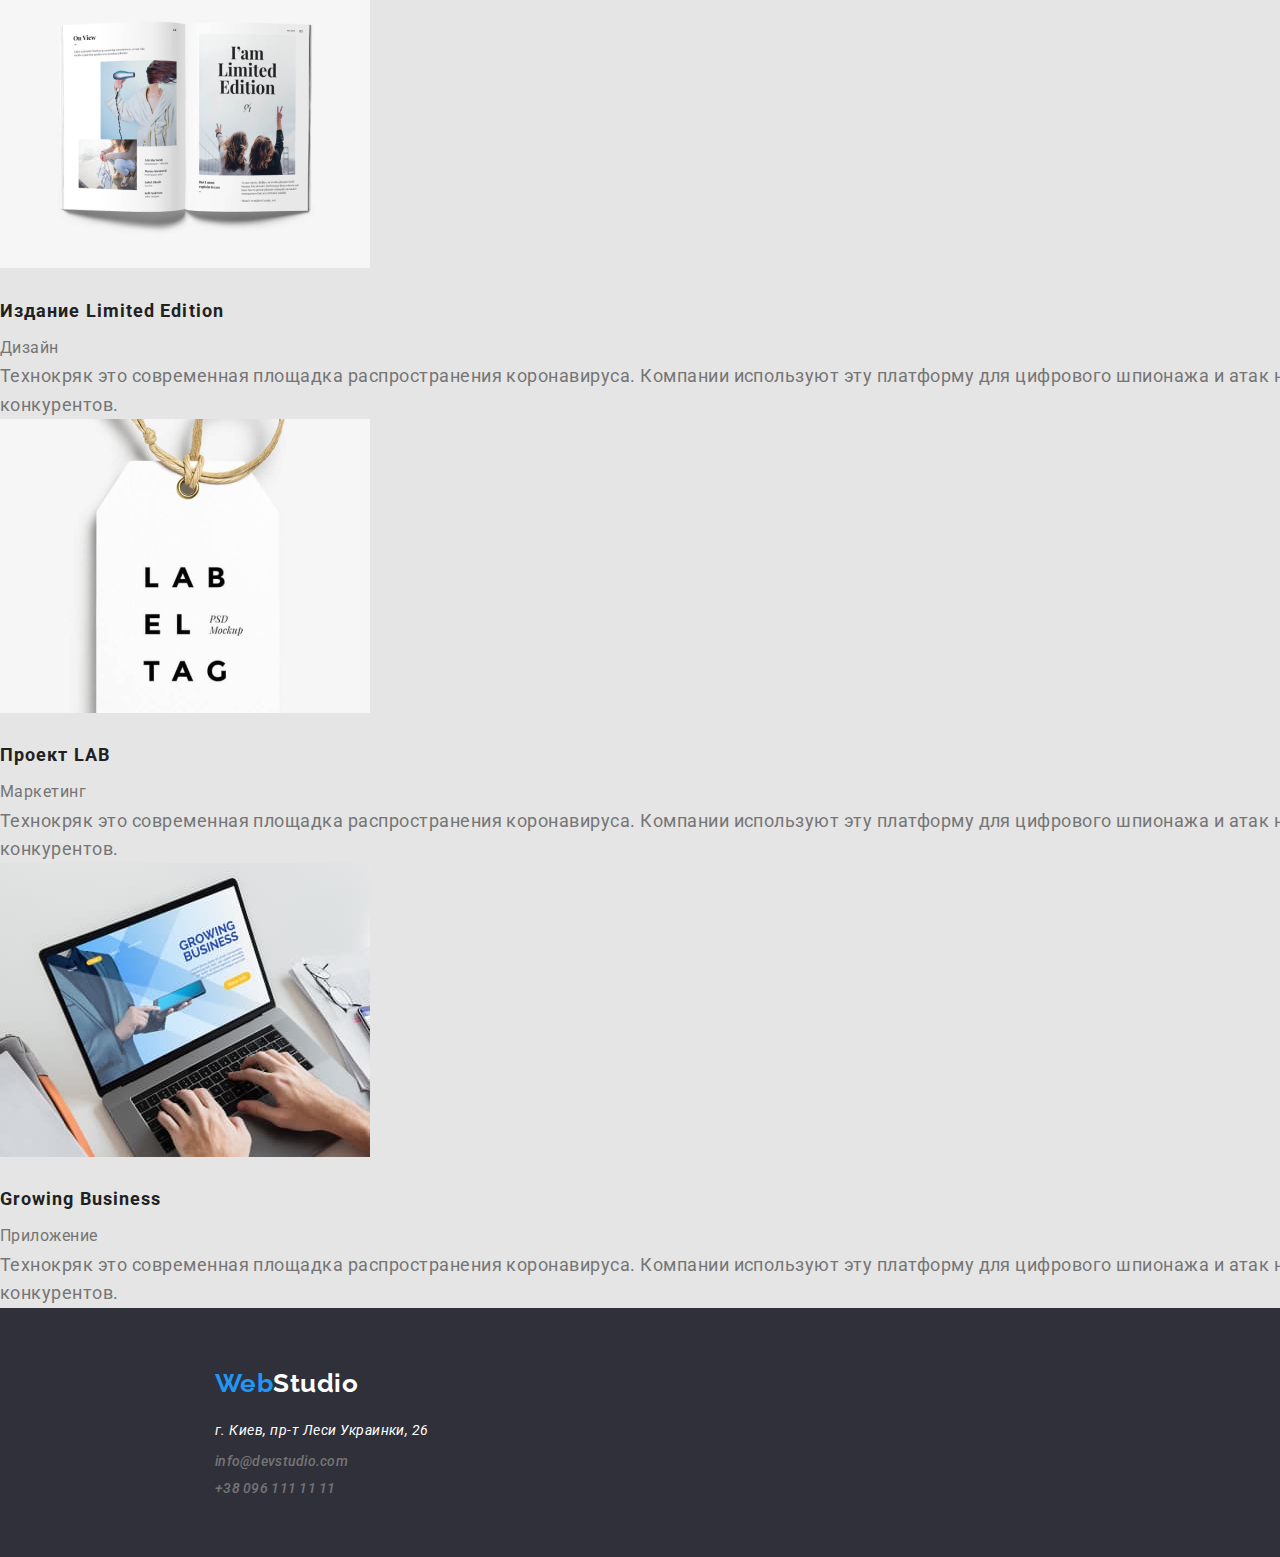
==== commit df5053f9: "HW3" ====
--- a/portfolio.html
+++ b/portfolio.html
@@ -54,79 +54,98 @@
                     </li>
                 </ul>
             </div>
+            
             <!-- основной контент -->
             <section>
                 <h1>Наши роботы</h1>
                 <ul class="container">
-                    <li>
+                    <li class="card">
                         <a href="" class="block">
                             <img src="./imeges/img1.jpg" alt="img1" width="370">
-                            <h2 class="product">Технокряк</h2>
-                            <p class="project">Веб-сайт</p>
+                            <div>
+                                <h2 class="product">Технокряк</h2>
+                                <p class="project">Веб-сайт</p>
+                            </div>
                             <p class="description">Технокряк это современная площадка распространения коронавируса. Компании используют эту платформу для цифрового шпионажа и атак на защищённые сервера конкурентов.</p>
                         </a>
                     </li>
                     <li>
                         <a href="" class="block">
                             <img src="./imeges/img2.jpg" alt="img2" width="370">
-                            <h2 class="product">Постер New Orlean vs Golden Star</h2>
-                            <p class="project">Дизайн</p>
+                            <div>
+                                <h2 class="product">Постер New Orlean vs Golden Star</h2>
+                                <p class="project">Дизайн</p>
+                            </div>
                             <p class="description">Технокряк это современная площадка распространения коронавируса. Компании используют эту платформу для цифрового шпионажа и атак на защищённые сервера конкурентов.</p>
                         </a>
                     </li>
                     <li class="container">
                         <a href="" class="block">
                             <img src="./imeges/img3.jpg" alt="img3" width="370">
-                            <h2 class="product">Ресторан Seafood</h2>
-                            <p class="project">Приложение</p>
+                            <div>
+                                <h2 class="product">Ресторан Seafood</h2>
+                                <p class="project">Приложение</p>
+                            </div>
                             <p class="description">Технокряк это современная площадка распространения коронавируса. Компании используют эту платформу для цифрового шпионажа и атак на защищённые сервера конкурентов.</p>
                         </a>
                     </li>
                     <li>
                         <a href="" class="block">
                             <img src="./imeges/img4.jpg" alt="img4" width="370">
-                            <h2 class="product">Проект Prime</h2>
-                            <p class="project">Маркетинг</p>
+                            <div>
+                                <h2 class="product">Проект Prime</h2>
+                                <p class="project">Маркетинг</p>
+                            </div>
                             <p class="description">Технокряк это современная площадка распространения коронавируса. Компании используют эту платформу для цифрового шпионажа и атак на защищённые сервера конкурентов.</p>
                         </a>
                     </li>
                     <li>
                         <a href="" class="block">
                             <img src="./imeges/img5.jpg" alt="img5" width="370">
-                            <h2 class="product">Проект Boxes</h2>
-                            <p class="project">Приложение</p>
+                            <div>
+                                <h2 class="product">Проект Boxes</h2>
+                                <p class="project">Приложение</p>
+                            </div>
                             <p class="description">Технокряк это современная площадка распространения коронавируса. Компании используют эту платформу для цифрового шпионажа и атак на защищённые сервера конкурентов.</p>
                         </a>
                     </li>
                     <li>
                         <a href="" class="block">
                             <img src="./imeges/img6.jpg" alt="img6" width="370">
-                            <h2 class="product">Inspiration has no Borders</h2>
-                            <p class="project">Веб-сайт</p>
+                            <div>
+                                <h2 class="product">Inspiration has no Borders</h2>
+                                <p class="project">Веб-сайт</p>
+                            </div>
                             <p class="description">Технокряк это современная площадка распространения коронавируса. Компании используют эту платформу для цифрового шпионажа и атак на защищённые сервера конкурентов.</p>
                         </a>
                     </li>
                     <li>
                         <a href="" class="block">
                             <img src="./imeges/img7.jpg" alt="img7" width="370">
-                            <h2 class="product">Издание Limited Edition</h2>
-                            <p class="project">Дизайн</p>
+                            <div>
+                                <h2 class="product">Издание Limited Edition</h2>
+                                <p class="project">Дизайн</p>
+                            </div>
                             <p class="description">Технокряк это современная площадка распространения коронавируса. Компании используют эту платформу для цифрового шпионажа и атак на защищённые сервера конкурентов.</p>
                         </a>
                     </li>    
                     <li>
                         <a href="" class="block">
                             <img src="./imeges/img8.jpg" alt="img8" width="370">
-                            <h2 class="product">Проект LAB</h2>
-                            <p class="project">Маркетинг</p>
+                            <div>
+                                <h2 class="product">Проект LAB</h2>
+                                <p class="project">Маркетинг</p>
+                            </div>
                             <p class="description">Технокряк это современная площадка распространения коронавируса. Компании используют эту платформу для цифрового шпионажа и атак на защищённые сервера конкурентов.</p>
                         </a>
                     </li>
                     <li>
                         <a href="" class="block">
                             <img src="./imeges/img9.jpg" alt="img9" width="370">
-                            <h2 class="product">Growing Business</h2>
-                            <p class="project">Приложение</p>
+                            <div>
+                                <h2 class="product">Growing Business</h2>
+                                <p class="project">Приложение</p>
+                            </div>
                             <p class="description">Технокряк это современная площадка распространения коронавируса. Компании используют эту платформу для цифрового шпионажа и атак на защищённые сервера конкурентов.</p>
                         </a>
                     </li>
@@ -138,12 +157,13 @@
     <!-- подвал -->
     <footer>
         <div class="bf-portfolio">
-            <a href="./index.html" class="logo">Web<span class="accent-footer">Studio</span></a>
+            <div class="margin">
+                <a href="./index.html" class="logo">Web<span class="accent-footer">Studio</span></a>
+            </div>
             <address>
-                <div></div>
                     <ul class="authnav-portfolio">
                         <li class="address">г. Киев, пр-т Леси Украинки, 26</li>
-                        <li><a href="mail:info@devstudio.com" class="link">info@devstudio.com</a></li>
+                        <li class="mail"><a href="mail:info@devstudio.com" class="link">info@devstudio.com</a></li>
                         <li><a href="nel:+380961111111" class="link">+38 096 111 11 11</a></li>
                     </ul>
             </address>
--- a/css/portfolio.css
+++ b/css/portfolio.css
@@ -42,8 +42,8 @@
 .container {
     margin-left: auto;
     margin-right: auto;
-    width: 1440px;
-    outline: 2px solid tomato;
+    width: 1600px;
+    /* outline: 2px solid tomato; */
 }
 
 .logo {
@@ -118,6 +118,14 @@
     background-color: #E5E5E5;
 }
 
+.list {
+    margin-bottom: 34px;
+}
+
+.element {
+    /* margin-bottom: 8px; */
+}
+
 .title {
     color: var(--primery-text-color);
     font-size: 18px;
@@ -188,6 +196,14 @@
 }
 
 /* основной контент */
+
+.card {
+    margin-bottom: 30px;
+}
+
+img {
+    margin-bottom: 20px;
+}
 
 h1,
 h2,
@@ -214,6 +230,8 @@
     font-size: 18px;
     line-height: 2.0;
     letter-spacing: 0.06em;
+
+    margin-bottom: 4px;
 }
 
 .project {
@@ -230,11 +248,21 @@
 
 .bf-portfolio {
     background-color: #2F303A;
+    padding-top: 60px;
+    padding-bottom: 60px;
+    padding-left: 215px;
+}
+
+.margin {
+    margin-bottom: 20px;
 }
 
 .accent-footer {
     color: var(--primery-white-color);
-}
+    /* margin-bottom: 20px; */
+}
+
+
 
 .authnav-portfolio .contacts-link {
     color: rgba(255, 255, 255, 0.6);
@@ -254,9 +282,15 @@
 
     font-size: 14px;
     line-height: 1.7;
+
+    margin-bottom: 9px;
 }
 
 .link {
     color: rgba(255, 255, 255, 0.6);
     font-size: 14px;
 }
+
+.mail {
+    margin-bottom: 9px;
+}
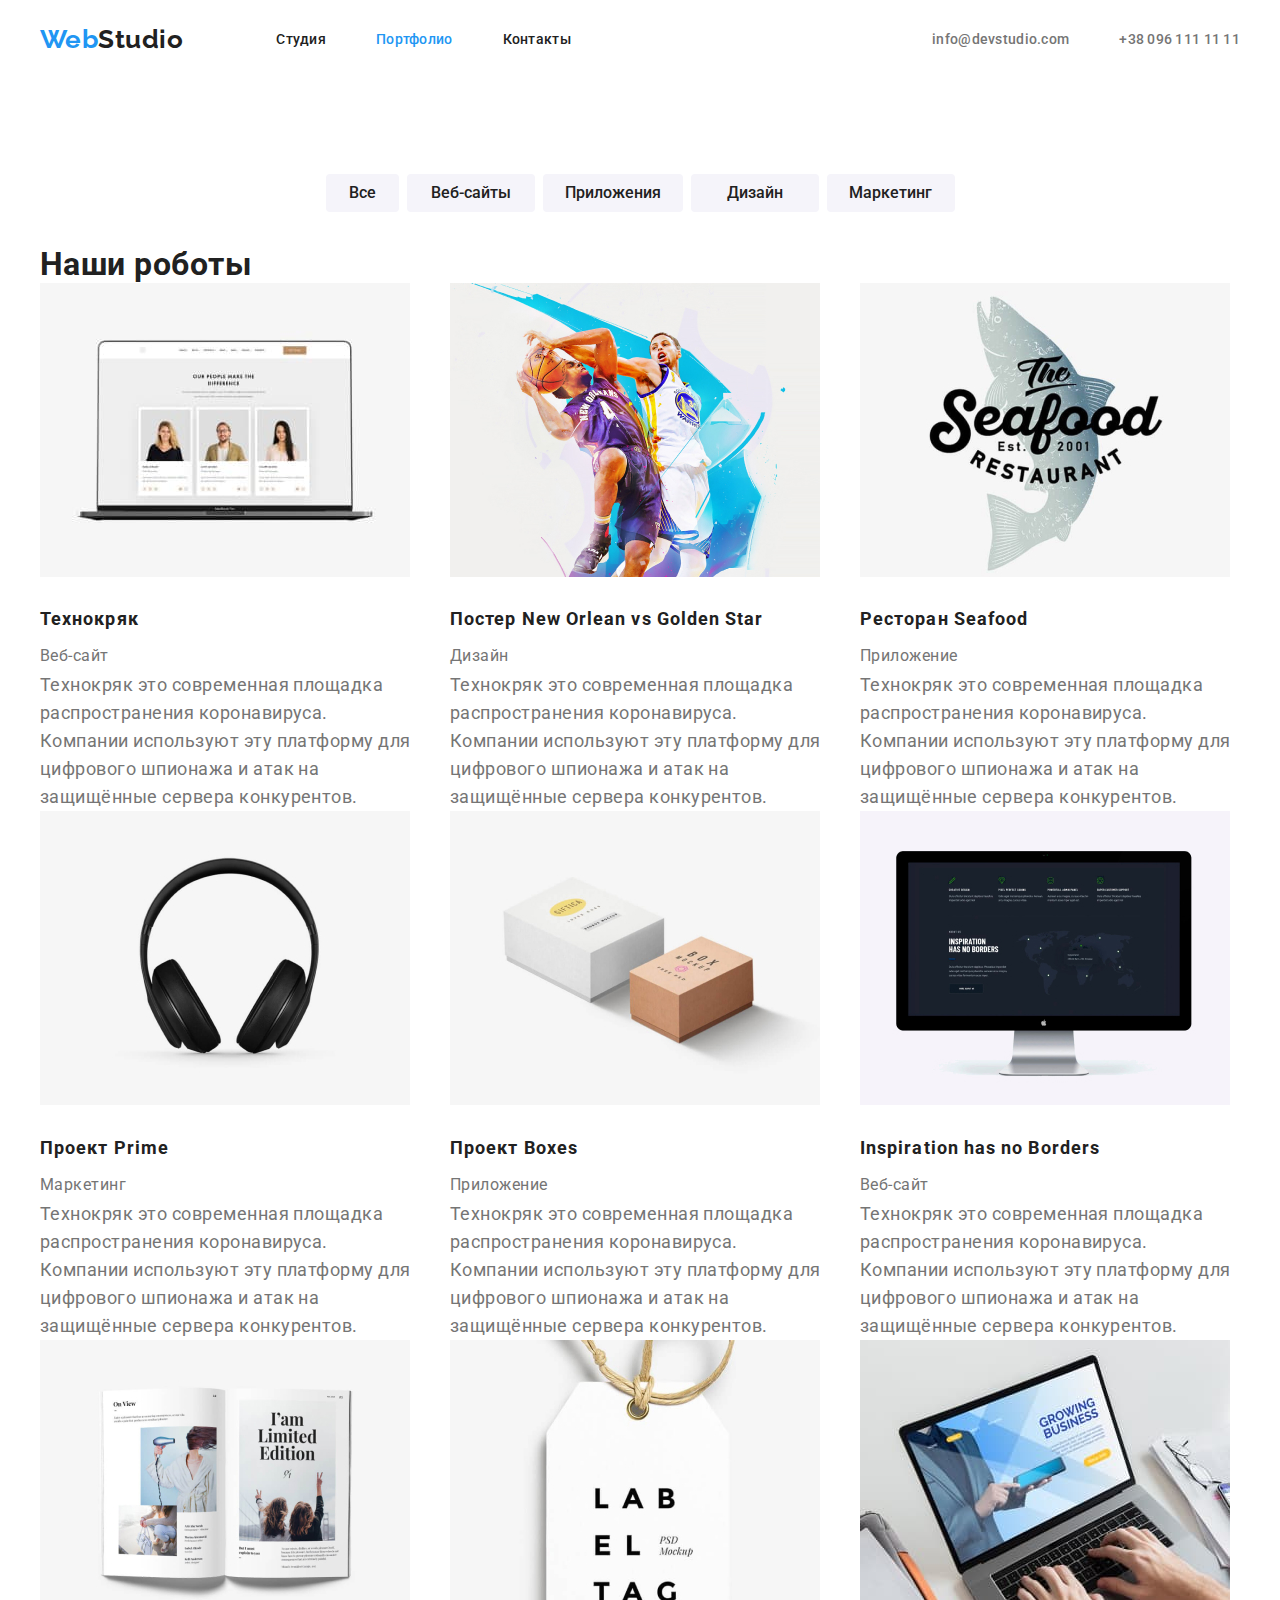
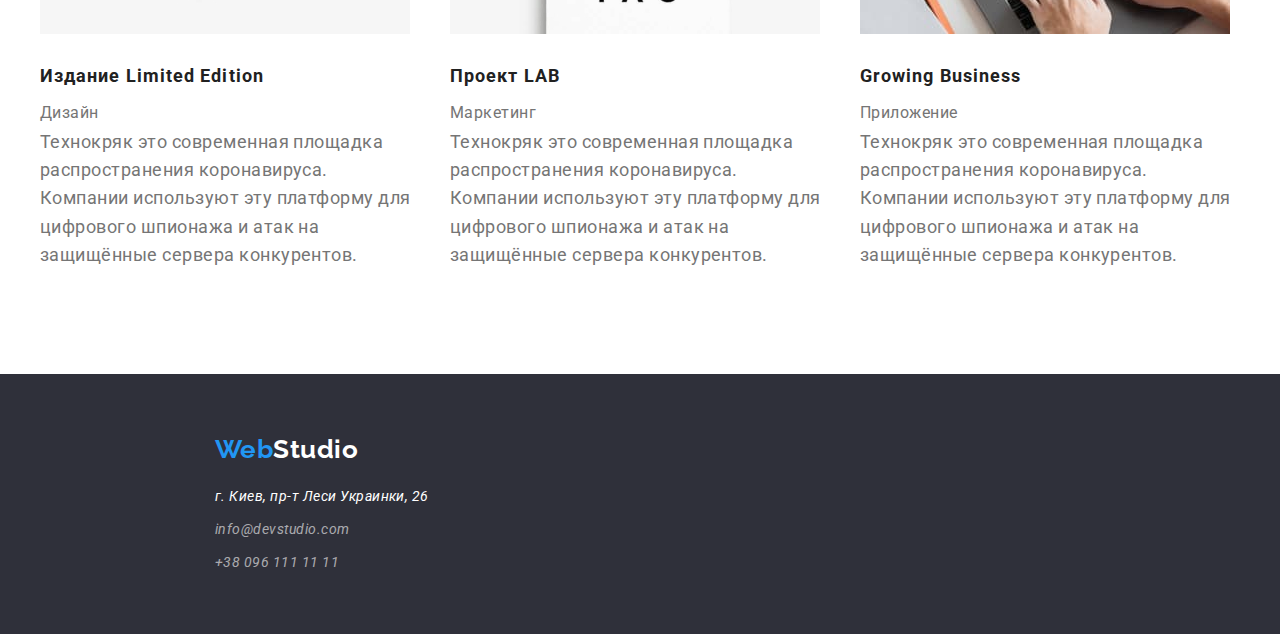
==== commit 9e0093e9: "HW3" ====
--- a/portfolio.html
+++ b/portfolio.html
@@ -15,26 +15,25 @@
 <body>
 
     <!-- шапка -->
-    <header class="header-portfolio">
-        <nav class="container">
+    <header class="header-portfolio container">
+        <div class="main-nav">   
             <a href="./index.html" class="logo">Web<span class="accent">Studio</span></a>
-            <ul class="sitenav-portfolio">
-                <li><a href="./index.html" class="link">Студия</a></li>
-                <li><a href="./portfolio.html" class="link current">Портфолио</a></li>
-                <li><a href="" class="link">Контакты</a></li>
+            <nav class="">
+                <ul class="sitenav-portfolio">
+                    <li class="item"><a href="./index.html" class="link">Студия</a></li>
+                    <li class="item"><a href="./portfolio.html" class="link current">Портфолио</a></li>
+                    <li class="item"><a href="" class="link">Контакты</a></li>
+                </ul>
+            </nav>
+            <ul class="authnav-portfolio">
+                <li class="item"><a href="mail:info@devstudio.com" class="link">info@devstudio.com</a></li>
+                <li class="item"><a href="nel:+380961111111" class="link">+38 096 111 11 11</a></li>
             </ul>
-        </nav>
-        <div class="container">
-            <ul class="authnav-portfolio">
-                <li><a href="mail:info@devstudio.com" class="link">info@devstudio.com</a></li>
-                <li><a href="nel:+380961111111" class="link">+38 096 111 11 11</a></li>
-            </ul>
-        </div>
+        </div> 
     </header>
 
     <!-- меню старницы -->
-    <main>
-        <div class="aspect container">
+    <main class="aspect container">
             <div>
                 <ul class="list">
                     <li class="element">
@@ -58,7 +57,7 @@
             <!-- основной контент -->
             <section>
                 <h1>Наши роботы</h1>
-                <ul class="container">
+                <ul class="work-examples">
                     <li class="card">
                         <a href="" class="block">
                             <img src="./imeges/img1.jpg" alt="img1" width="370">
@@ -69,7 +68,7 @@
                             <p class="description">Технокряк это современная площадка распространения коронавируса. Компании используют эту платформу для цифрового шпионажа и атак на защищённые сервера конкурентов.</p>
                         </a>
                     </li>
-                    <li>
+                    <li class="card">
                         <a href="" class="block">
                             <img src="./imeges/img2.jpg" alt="img2" width="370">
                             <div>
@@ -79,7 +78,7 @@
                             <p class="description">Технокряк это современная площадка распространения коронавируса. Компании используют эту платформу для цифрового шпионажа и атак на защищённые сервера конкурентов.</p>
                         </a>
                     </li>
-                    <li class="container">
+                    <li class="card">
                         <a href="" class="block">
                             <img src="./imeges/img3.jpg" alt="img3" width="370">
                             <div>
@@ -89,7 +88,7 @@
                             <p class="description">Технокряк это современная площадка распространения коронавируса. Компании используют эту платформу для цифрового шпионажа и атак на защищённые сервера конкурентов.</p>
                         </a>
                     </li>
-                    <li>
+                    <li class="card">
                         <a href="" class="block">
                             <img src="./imeges/img4.jpg" alt="img4" width="370">
                             <div>
@@ -99,7 +98,7 @@
                             <p class="description">Технокряк это современная площадка распространения коронавируса. Компании используют эту платформу для цифрового шпионажа и атак на защищённые сервера конкурентов.</p>
                         </a>
                     </li>
-                    <li>
+                    <li class="card">
                         <a href="" class="block">
                             <img src="./imeges/img5.jpg" alt="img5" width="370">
                             <div>
@@ -109,7 +108,7 @@
                             <p class="description">Технокряк это современная площадка распространения коронавируса. Компании используют эту платформу для цифрового шпионажа и атак на защищённые сервера конкурентов.</p>
                         </a>
                     </li>
-                    <li>
+                    <li class="card">
                         <a href="" class="block">
                             <img src="./imeges/img6.jpg" alt="img6" width="370">
                             <div>
@@ -119,7 +118,7 @@
                             <p class="description">Технокряк это современная площадка распространения коронавируса. Компании используют эту платформу для цифрового шпионажа и атак на защищённые сервера конкурентов.</p>
                         </a>
                     </li>
-                    <li>
+                    <li class="card">
                         <a href="" class="block">
                             <img src="./imeges/img7.jpg" alt="img7" width="370">
                             <div>
@@ -129,7 +128,7 @@
                             <p class="description">Технокряк это современная площадка распространения коронавируса. Компании используют эту платформу для цифрового шпионажа и атак на защищённые сервера конкурентов.</p>
                         </a>
                     </li>    
-                    <li>
+                    <li class="card">
                         <a href="" class="block">
                             <img src="./imeges/img8.jpg" alt="img8" width="370">
                             <div>
@@ -139,7 +138,7 @@
                             <p class="description">Технокряк это современная площадка распространения коронавируса. Компании используют эту платформу для цифрового шпионажа и атак на защищённые сервера конкурентов.</p>
                         </a>
                     </li>
-                    <li>
+                    <li class="card">
                         <a href="" class="block">
                             <img src="./imeges/img9.jpg" alt="img9" width="370">
                             <div>
@@ -151,7 +150,6 @@
                     </li>
                 </ul>
             </section>
-        </div>
     </main>
 
     <!-- подвал -->
@@ -161,7 +159,7 @@
                 <a href="./index.html" class="logo">Web<span class="accent-footer">Studio</span></a>
             </div>
             <address>
-                    <ul class="authnav-portfolio">
+                    <ul class="authnav-footer">
                         <li class="address">г. Киев, пр-т Леси Украинки, 26</li>
                         <li class="mail"><a href="mail:info@devstudio.com" class="link">info@devstudio.com</a></li>
                         <li><a href="nel:+380961111111" class="link">+38 096 111 11 11</a></li>
--- a/css/portfolio.css
+++ b/css/portfolio.css
@@ -26,10 +26,12 @@
     letter-spacing: 0.03em;
 }
 
-/* шапка сайта */
-
-.header-portfolio{
-    background-color: var(--primery-white-color);
+/* утилиты */
+h1,
+h2,
+p {
+    margin: 0;
+    padding: 0;
 }
 
 ul {
@@ -39,10 +41,23 @@
     /* убралт маркер у списка */
 }
 
+/* шапка сайта */
+
+.header-portfolio{
+    background-color: var(--primery-white-color);
+}
+
+.main-nav {
+    display: flex;
+    align-items: center;
+}
+
 .container {
+    width: 1230px;
     margin-left: auto;
     margin-right: auto;
-    width: 1600px;
+    padding-left: 15px;
+    padding-right: 15px;
     /* outline: 2px solid tomato; */
 }
 
@@ -59,6 +74,15 @@
 
 /* sitenav-portfolio */
 
+.sitenav-portfolio {
+    display: flex;
+    margin-left: 93px;
+}
+
+.sitenav-portfolio .item + .item {
+    margin-left: 50px;
+}
+
 .sitenav-portfolio .link {
     color: var(--primery-text-color);
     /* убрали нижнее подчеркивание */
@@ -68,6 +92,10 @@
     font-size: 14px;
     line-height: 1.14;
     letter-spacing: 0.02em;
+
+    display: block;
+    padding-top: 32px;
+    padding-bottom: 32px;
 }
 
 /* селектор класса, специфика - 30 */
@@ -85,6 +113,15 @@
 
 /* authnav-portfolio */
 
+.authnav-portfolio {
+    display: flex;
+    margin-left: auto;
+}
+
+.authnav-portfolio .item + .item {
+    margin-left: 50px;
+}
+
 .authnav-portfolio .link {
     color: var(--title-text-color);
     text-decoration: none;
@@ -93,6 +130,10 @@
     font-size: 14px;
     line-height: 1.14;
     letter-spacing: 0.02em;
+
+    display: block;
+    padding-top: 32px;
+    padding-bottom: 32px;
 }
 
 .authnav-portfolio .link:hover,
@@ -103,32 +144,27 @@
 
 .accent {
     color: var(--primery-text-color);
-    
     font-size: 26px;
 }
 
+/* меню старницы */
+
+.title {
+    color: var(--primery-text-color);
+    font-size: 18px;
+}
+
+/* кнопки */
+
 .list {
+    display: flex;
+    justify-content: center;
     padding-top: 94px;
-}
-
-
-/* меню старницы */
-
-.aspect {
-    background-color: #E5E5E5;
-}
-
-.list {
     margin-bottom: 34px;
 }
 
-.element {
-    /* margin-bottom: 8px; */
-}
-
-.title {
-    color: var(--primery-text-color);
-    font-size: 18px;
+.list .element + .element {
+    margin-left: 8px;
 }
 
 .btn {
@@ -147,7 +183,6 @@
 .btn-primary {
     color: var(--primery-text-color);
     background-color: var(--section-command-bc);
-    box-shadow: 0px 3px 1px rgba(0, 0, 0, 0.1), 0px 1px 2px rgba(0, 0, 0, 0.08), 0px 2px 2px rgba(0, 0, 0, 0.12);
 
     min-width: 73px;
     border: 0 solid transparent;
@@ -197,19 +232,42 @@
 
 /* основной контент */
 
+.work-examples {
+    display: flex;
+    flex-wrap: wrap;
+    margin-bottom: 105px;
+    /* background-color: orange; */
+}
+
 .card {
+    width: calc((100% - 60px) / 3);
+    margin-right: 30px;
+
+    /* width: 380px; */
+    /* margin-right: 30px; 
+    margin-bottom: 30px; */
+}
+
+.card:nth-child(3n) {
+    margin-right: 0;
+}
+
+/* .card:nth-last-child(-n + 3) {
+    margin-bottom: 0;
+} */
+
+      /* альтернатива */
+
+/* .card:not(:nth-child(3n)) {
+    margin-right: 30px;
+} */
+
+/* .card:not(:nth-last-child(-n + 3)) {
     margin-bottom: 30px;
-}
+} */
 
 img {
     margin-bottom: 20px;
-}
-
-h1,
-h2,
-p {
-    margin: 0;
-    padding: 0;
 }
 
 .block {
@@ -246,6 +304,8 @@
     line-height: 1.56;
 }
 
+/* подвал */
+
 .bf-portfolio {
     background-color: #2F303A;
     padding-top: 60px;
@@ -262,9 +322,7 @@
     /* margin-bottom: 20px; */
 }
 
-
-
-.authnav-portfolio .contacts-link {
+.authnav-footer .link {
     color: rgba(255, 255, 255, 0.6);
     text-decoration: none;
 
@@ -272,8 +330,8 @@
     line-height: 1.7;
 }
 
-.authnav-portfolio .contacts-link:hover,
-.authnav-portfolio .contacts-link:focus {
+.authnav-footer .link:hover,
+.authnav-footer .link:focus {
     color: var(--accent-color);
 }
 
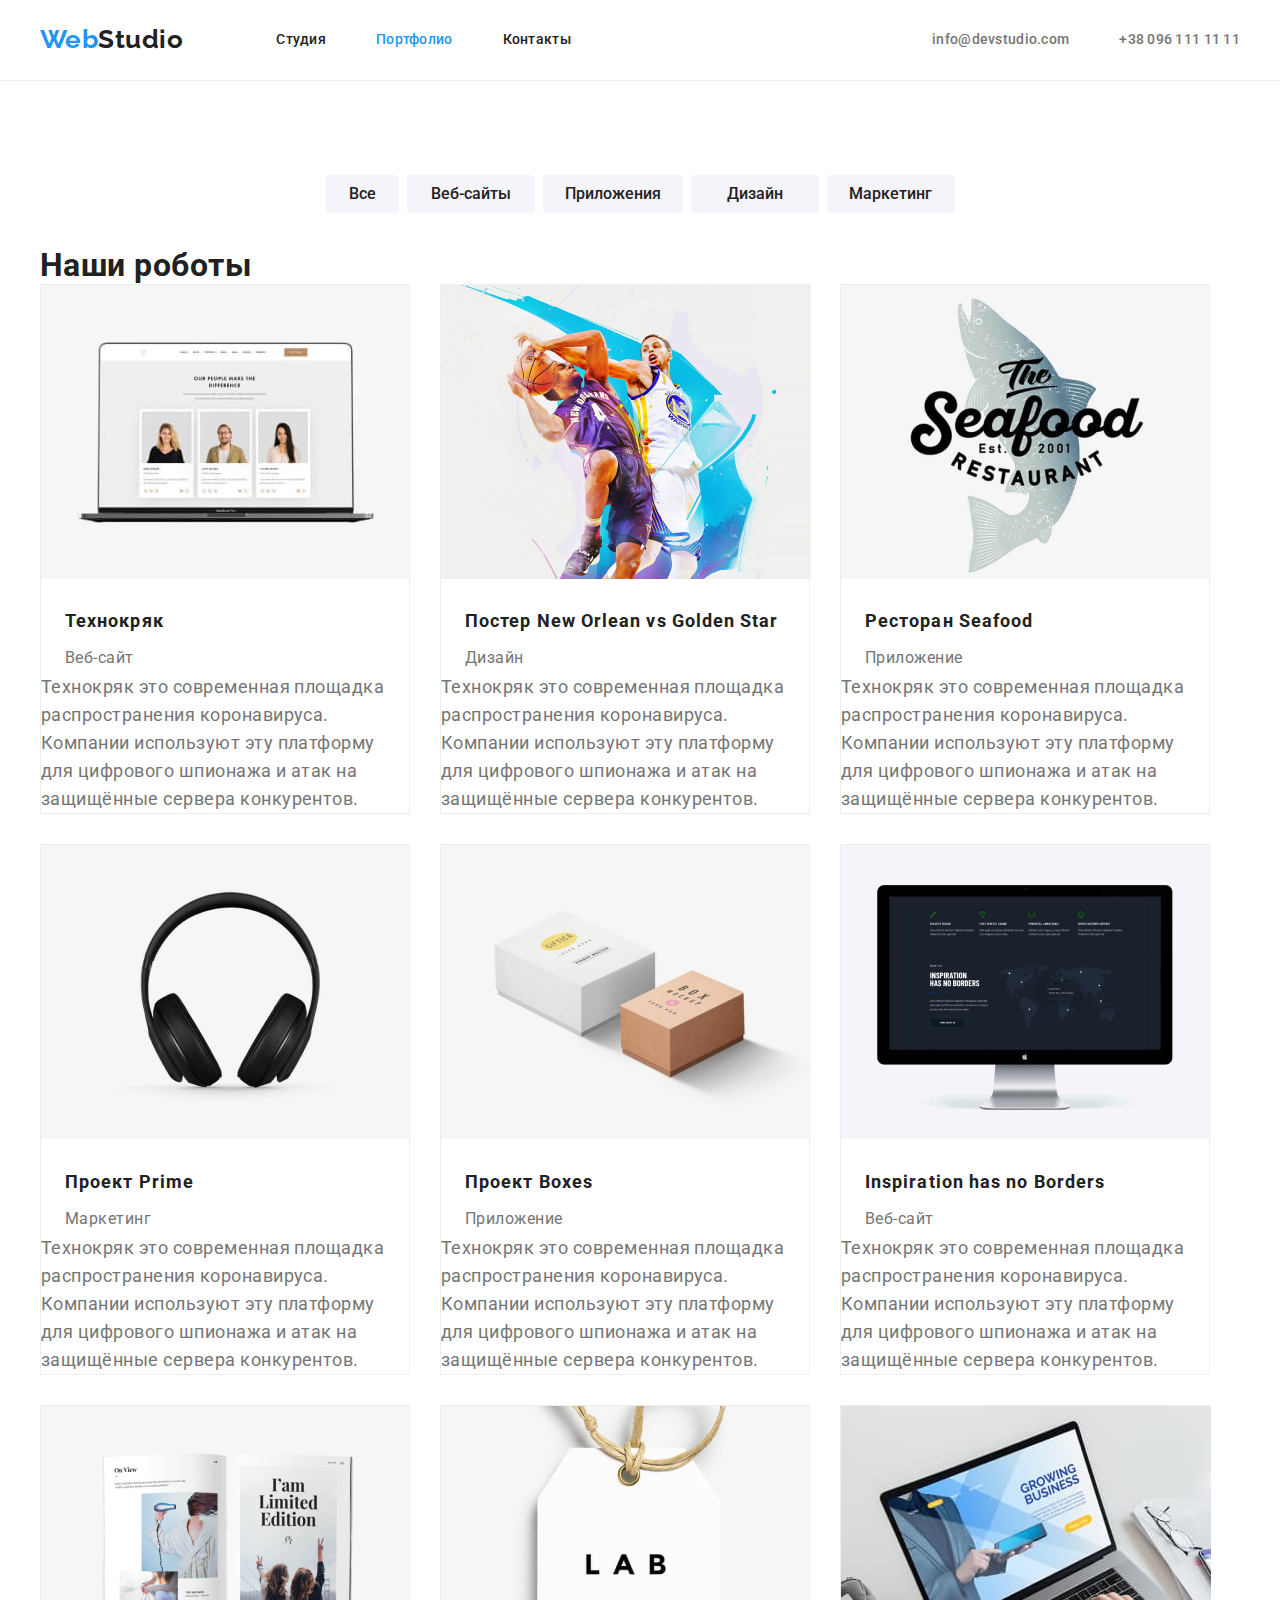
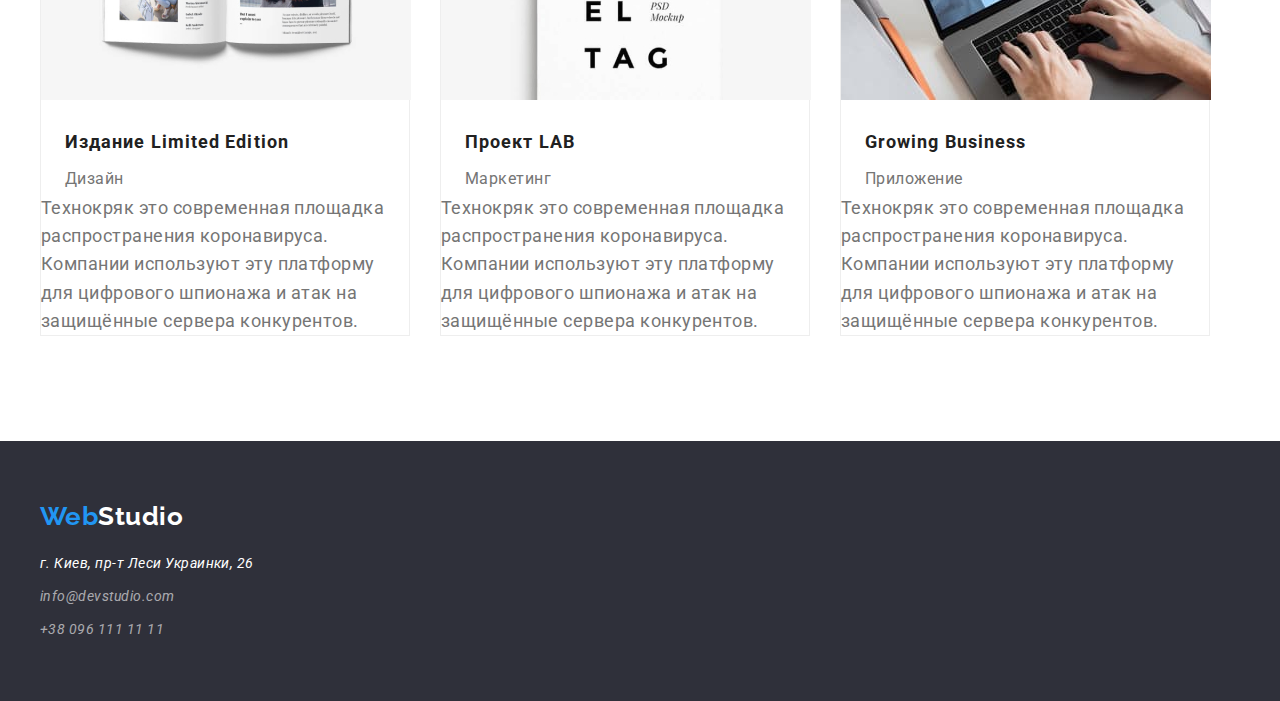
==== commit e1b7a2c9: "HW3" ====
--- a/portfolio.html
+++ b/portfolio.html
@@ -15,8 +15,8 @@
 <body>
 
     <!-- шапка -->
-    <header class="header-portfolio container">
-        <div class="main-nav">   
+    <header class="header-portfolio">
+        <div class="main-nav container">   
             <a href="./index.html" class="logo">Web<span class="accent">Studio</span></a>
             <nav class="">
                 <ul class="sitenav-portfolio">
@@ -61,7 +61,7 @@
                     <li class="card">
                         <a href="" class="block">
                             <img src="./imeges/img1.jpg" alt="img1" width="370">
-                            <div>
+                            <div class="name">
                                 <h2 class="product">Технокряк</h2>
                                 <p class="project">Веб-сайт</p>
                             </div>
@@ -71,7 +71,7 @@
                     <li class="card">
                         <a href="" class="block">
                             <img src="./imeges/img2.jpg" alt="img2" width="370">
-                            <div>
+                            <div class="name">
                                 <h2 class="product">Постер New Orlean vs Golden Star</h2>
                                 <p class="project">Дизайн</p>
                             </div>
@@ -81,7 +81,7 @@
                     <li class="card">
                         <a href="" class="block">
                             <img src="./imeges/img3.jpg" alt="img3" width="370">
-                            <div>
+                            <div class="name">
                                 <h2 class="product">Ресторан Seafood</h2>
                                 <p class="project">Приложение</p>
                             </div>
@@ -91,7 +91,7 @@
                     <li class="card">
                         <a href="" class="block">
                             <img src="./imeges/img4.jpg" alt="img4" width="370">
-                            <div>
+                            <div class="name">
                                 <h2 class="product">Проект Prime</h2>
                                 <p class="project">Маркетинг</p>
                             </div>
@@ -101,7 +101,7 @@
                     <li class="card">
                         <a href="" class="block">
                             <img src="./imeges/img5.jpg" alt="img5" width="370">
-                            <div>
+                            <div class="name">
                                 <h2 class="product">Проект Boxes</h2>
                                 <p class="project">Приложение</p>
                             </div>
@@ -111,7 +111,7 @@
                     <li class="card">
                         <a href="" class="block">
                             <img src="./imeges/img6.jpg" alt="img6" width="370">
-                            <div>
+                            <div class="name">
                                 <h2 class="product">Inspiration has no Borders</h2>
                                 <p class="project">Веб-сайт</p>
                             </div>
@@ -121,7 +121,7 @@
                     <li class="card">
                         <a href="" class="block">
                             <img src="./imeges/img7.jpg" alt="img7" width="370">
-                            <div>
+                            <div class="name">
                                 <h2 class="product">Издание Limited Edition</h2>
                                 <p class="project">Дизайн</p>
                             </div>
@@ -131,7 +131,7 @@
                     <li class="card">
                         <a href="" class="block">
                             <img src="./imeges/img8.jpg" alt="img8" width="370">
-                            <div>
+                            <div class="name">
                                 <h2 class="product">Проект LAB</h2>
                                 <p class="project">Маркетинг</p>
                             </div>
@@ -141,7 +141,7 @@
                     <li class="card">
                         <a href="" class="block">
                             <img src="./imeges/img9.jpg" alt="img9" width="370">
-                            <div>
+                            <div class="name">
                                 <h2 class="product">Growing Business</h2>
                                 <p class="project">Приложение</p>
                             </div>
@@ -153,8 +153,8 @@
     </main>
 
     <!-- подвал -->
-    <footer>
-        <div class="bf-portfolio">
+    <footer class="page-footer">
+        <div class="bf-portfolio container">
             <div class="margin">
                 <a href="./index.html" class="logo">Web<span class="accent-footer">Studio</span></a>
             </div>
--- a/css/portfolio.css
+++ b/css/portfolio.css
@@ -43,8 +43,9 @@
 
 /* шапка сайта */
 
-.header-portfolio{
+.header-portfolio {
     background-color: var(--primery-white-color);
+    border-bottom: 1px solid #ECECEC;
 }
 
 .main-nav {
@@ -194,6 +195,7 @@
     line-height: 1.62;
     padding: 6px 22px;
     text-align: center;
+
 }
 
 .btn-primary:hover,
@@ -241,15 +243,18 @@
 
 .card {
     width: calc((100% - 60px) / 3);
+    width: 370px;
     margin-right: 30px;
-
-    /* width: 380px; */
-    /* margin-right: 30px; 
-    margin-bottom: 30px; */
+    border: 1px solid #EEEEEE;
 }
 
 .card:nth-child(3n) {
     margin-right: 0;
+}
+
+.name {
+    padding-left: 24px;
+    padding-right: 24px;
 }
 
 /* .card:nth-last-child(-n + 3) {
@@ -262,9 +267,9 @@
     margin-right: 30px;
 } */
 
-/* .card:not(:nth-last-child(-n + 3)) {
+.card:not(:nth-last-child(-n + 3)) {
     margin-bottom: 30px;
-} */
+}
 
 img {
     margin-bottom: 20px;
@@ -306,11 +311,15 @@
 
 /* подвал */
 
+.page-footer {
+    background-color: #2F303A;
+}
+
 .bf-portfolio {
     background-color: #2F303A;
     padding-top: 60px;
     padding-bottom: 60px;
-    padding-left: 215px;
+    /* padding-left: 215px; */
 }
 
 .margin {
